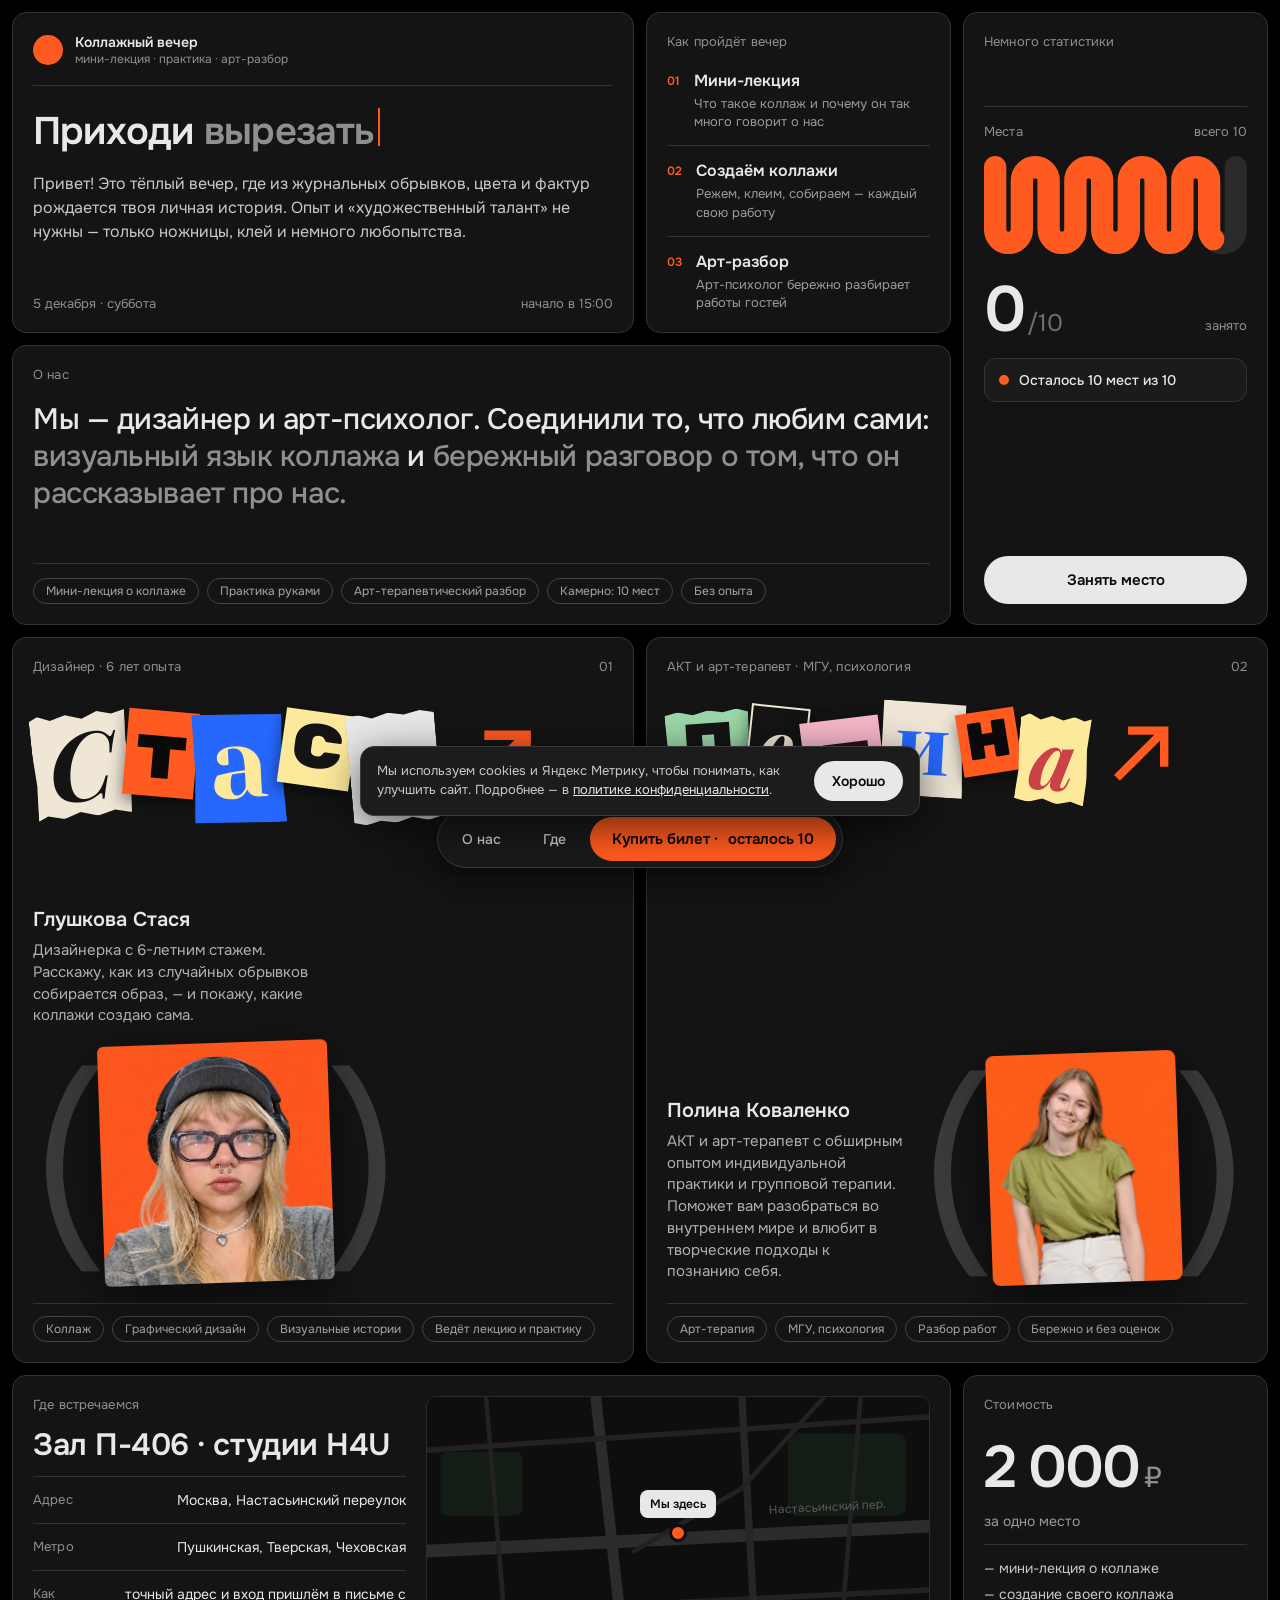
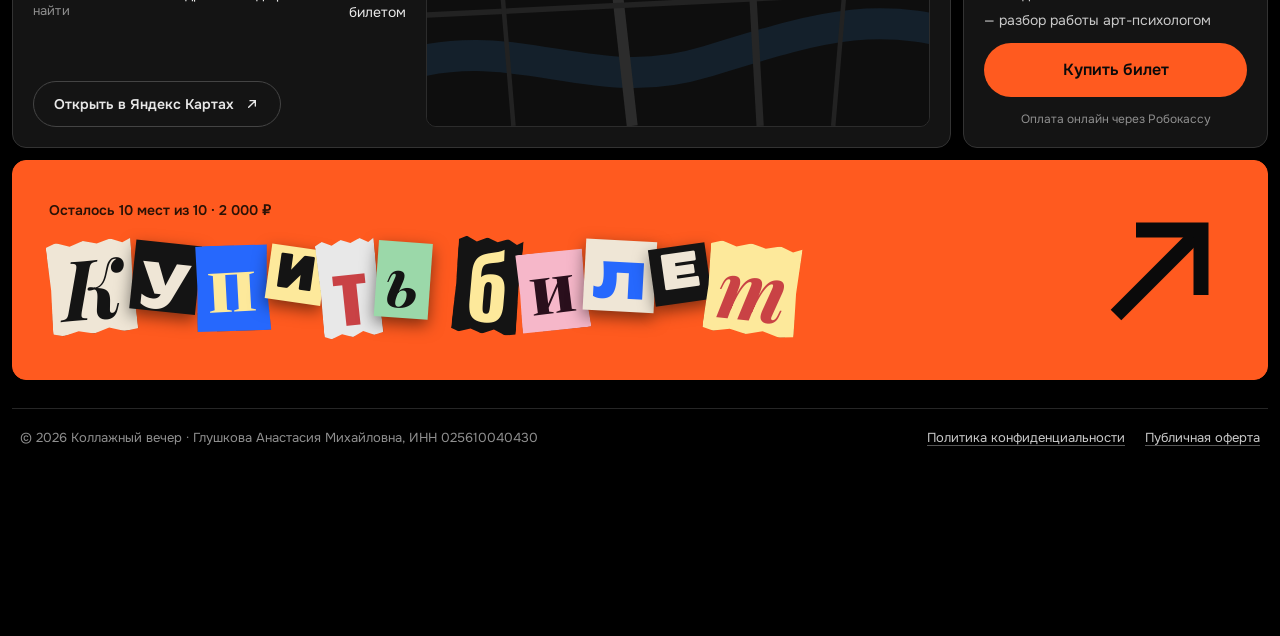
==== index.html @ af82c535 "Место встречи: зал П-406 студий H4U, Настасьинский переулок Номер дома пока не известен — добавим, к" ====
<!doctype html>
<html lang="ru">
<head>
<meta charset="utf-8">
<meta name="viewport" content="width=device-width, initial-scale=1">
<title>Коллажный вечер · 5 декабря · Москва</title>
<meta name="description" content="Мини-лекция о коллаже, создание своего коллажа и бережный арт-разбор работ с арт-психологом. 5 декабря, 15:00, 10 мест.">
<meta property="og:title" content="Коллажный вечер · 5 декабря">
<meta property="og:description" content="Мини-лекция, практика и арт-разбор. Всего 10 мест.">
<meta property="og:image" content="img/collage1.jpg">
<meta name="theme-color" content="#000000">
<link rel="preload" href="fonts/onest-cyrillic-400-normal.woff2" as="font" type="font/woff2" crossorigin>
<link rel="stylesheet" href="css/fonts.css">
<link rel="stylesheet" href="css/styles.css">
<!-- Yandex.Metrika counter -->
<script type="text/javascript">
    (function(m,e,t,r,i,k,a){
        m[i]=m[i]||function(){(m[i].a=m[i].a||[]).push(arguments)};
        m[i].l=1*new Date();
        for (var j = 0; j < document.scripts.length; j++) {if (document.scripts[j].src === r) { return; }}
        k=e.createElement(t),a=e.getElementsByTagName(t)[0],k.async=1,k.src=r,a.parentNode.insertBefore(k,a)
    })(window, document,'script','https://mc.yandex.ru/metrika/tag.js?id=114191021', 'ym');

    ym(114191021, 'init', {ssr:true, webvisor:true, clickmap:true, ecommerce:"dataLayer", referrer: document.referrer, url: location.href, accurateTrackBounce:true, trackLinks:true});
</script>
<noscript><div><img src="https://mc.yandex.ru/watch/114191021" style="position:absolute; left:-9999px;" alt="" /></div></noscript>
<!-- /Yandex.Metrika counter -->
</head>
<body>
<div class="page">
<main class="bento">

<!-- ПРИВЕТСТВИЕ -->
<section class="card s2" style="display:flex;flex-direction:column;gap:18px;min-height:300px">
<div style="display:flex;align-items:center;gap:12px">
<div style="width:30px;height:30px;border-radius:50%;background:var(--accent)"></div>
<div style="display:flex;flex-direction:column">
<span style="font-size:14px;font-weight:600">Коллажный вечер</span>
<span style="font-size:12px;color:var(--muted)">мини-лекция · практика · арт-разбор</span>
</div>
</div>
<hr class="rule">
<h1 style="margin:4px 0 0;font-size:clamp(28px,3vw,40px);font-weight:600;line-height:1.1;letter-spacing:-.02em">Приходи <span id="typed" style="color:var(--muted)">вырезать</span><span class="caret" aria-hidden="true"></span></h1>
<p style="margin:0;font-size:16px;line-height:1.5;color:#c9c9c9;max-width:560px">Привет! Это тёплый вечер, где из журнальных обрывков, цвета и фактур рождается твоя личная история. Опыт и «художественный талант» не нужны — только ножницы, клей и немного любопытства.</p>
<div style="margin-top:auto;display:flex;justify-content:space-between;gap:12px;flex-wrap:wrap;font-size:13px;color:var(--muted)">
<span>5 декабря · суббота</span>
<span>начало в 15:00</span>
</div>
</section>

<!-- ПРОГРАММА -->
<section id="program" class="card" style="display:flex;flex-direction:column;gap:16px">
<h2 class="lbl" style="margin:0;font-weight:400">Как пройдёт вечер</h2>
<div style="display:flex;flex-direction:column;gap:14px;margin-top:4px">
<div style="display:flex;gap:14px;align-items:flex-start"><span class="accent-text" style="font-size:12px;font-weight:600;padding-top:3px">01</span><div style="display:flex;flex-direction:column;gap:4px"><span style="font-size:16px;font-weight:600">Мини-лекция</span><span style="font-size:13px;color:#9a9a9a;line-height:1.4">Что такое коллаж и почему он так много говорит о нас</span></div></div>
<hr class="rule">
<div style="display:flex;gap:14px;align-items:flex-start"><span class="accent-text" style="font-size:12px;font-weight:600;padding-top:3px">02</span><div style="display:flex;flex-direction:column;gap:4px"><span style="font-size:16px;font-weight:600">Создаём коллажи</span><span style="font-size:13px;color:#9a9a9a;line-height:1.4">Режем, клеим, собираем — каждый свою работу</span></div></div>
<hr class="rule">
<div style="display:flex;gap:14px;align-items:flex-start"><span class="accent-text" style="font-size:12px;font-weight:600;padding-top:3px">03</span><div style="display:flex;flex-direction:column;gap:4px"><span style="font-size:16px;font-weight:600">Арт-разбор</span><span style="font-size:13px;color:#9a9a9a;line-height:1.4">Арт-психолог бережно разбирает работы гостей</span></div></div>
</div>
</section>

<!-- МЕСТА -->
<section class="card r2" style="display:flex;flex-direction:column;gap:16px">
<span class="lbl">Немного статистики</span>
<hr class="rule" style="margin-top:40px">
<div style="display:flex;justify-content:space-between;align-items:baseline"><span class="lbl">Места</span><span style="font-size:13px;color:var(--muted)">всего 10</span></div>
<svg id="snake" role="img" aria-label="Занято мест" viewBox="0 0 590 220" preserveAspectRatio="xMidYMid meet" style="width:100%;height:auto;display:block">
<path class="snake-bg" stroke="#2a2a2a" stroke-width="50" stroke-linecap="round" stroke-linejoin="round" fill="none"></path>
<path class="snake-fg" stroke="var(--accent)" stroke-opacity="0" stroke-width="50" stroke-linecap="round" stroke-linejoin="round" fill="none" pathLength="10" stroke-dasharray="0 10"></path>
</svg>
<div style="display:flex;align-items:flex-end;justify-content:space-between;gap:8px;margin-top:8px">
<div style="display:flex;align-items:baseline;gap:4px"><span id="seats-filled" style="font-size:64px;font-weight:600;line-height:1;letter-spacing:-.04em">0</span><span style="font-size:24px;color:#6f6f6f">/10</span></div>
<span style="font-size:13px;color:var(--muted);padding-bottom:8px">занято</span>
</div>
<div style="display:flex;align-items:center;gap:10px;padding:12px 14px;border:1px solid var(--line);border-radius:12px;background:#1b1b1b">
<span class="pulse" style="width:10px;height:10px;border-radius:50%;background:var(--accent);flex:none"></span>
<span data-remaining style="font-size:14px;font-weight:500"></span>
</div>
<button type="button" data-open="buy" data-goal="buy_top" class="btn btn-light" style="margin-top:auto;height:48px;font-size:15px">Занять место</button>
</section>

<!-- О НАС -->
<section id="about" class="card s3" style="display:flex;flex-direction:column;gap:18px;min-height:280px">
<div style="display:flex;justify-content:space-between;align-items:flex-start;gap:16px">
<h2 class="lbl" style="margin:0;font-weight:400">О нас</h2>
</div>
<p style="margin:0;font-size:clamp(22px,2.3vw,32px);line-height:1.25;font-weight:500;letter-spacing:-.015em;max-width:920px">Мы — дизайнер и арт-психолог. Соединили то, что любим сами: <span style="color:var(--muted)">визуальный язык коллажа</span> и <span style="color:var(--muted)">бережный разговор о том, что он рассказывает про нас.</span></p>
<div style="margin-top:auto;display:flex;flex-direction:column;gap:14px">
<hr class="rule">
<div style="display:flex;flex-wrap:wrap;gap:8px"><span class="chip">Мини-лекция о коллаже</span><span class="chip">Практика руками</span><span class="chip">Арт-терапевтический разбор</span><span class="chip">Камерно: 10 мест</span><span class="chip">Без опыта</span></div>
</div>
</section>

<!-- СТАСЯ -->
<section id="stasya" class="card s2" style="display:flex;flex-direction:column;gap:12px;min-height:560px">
<div style="display:flex;justify-content:space-between"><span class="lbl">Дизайнер · 6 лет опыта</span><span class="lbl">01</span></div>
<h2 class="wordmark" style="font-size:clamp(64px,7.4vw,124px);font-weight:400">
<span class="sr-only">Стася</span>
<span aria-hidden="true" class="cut" style="font-family:'Playfair Display',serif;font-style:italic;font-weight:700;background:#efe6d6;color:#141414;padding:.02em .16em .08em;transform:rotate(-6deg) translateY(.04em);clip-path:polygon(0 4%,9% 0,22% 5%,38% 1%,55% 6%,71% 0,86% 4%,100% 1%,98% 30%,100% 62%,97% 100%,80% 96%,62% 100%,44% 95%,27% 100%,10% 96%,0 100%,2% 66%,0 34%)">С</span><span aria-hidden="true" class="cut" style="font-family:Unbounded,sans-serif;font-weight:800;background:var(--accent);color:#0a0a0a;padding:.06em .14em .1em;font-size:.78em;margin-left:-.06em;transform:rotate(5deg) translateY(-.1em)">т</span><span aria-hidden="true" class="cut" style="font-family:'Yeseva One',serif;background:#2668fd;color:#fde99b;padding:.02em .16em .1em;font-size:1.05em;margin-left:-.04em;transform:rotate(-3deg) translateY(.08em);clip-path:polygon(2% 0,100% 3%,97% 48%,100% 100%,0 97%,3% 52%)">а</span><span aria-hidden="true" class="cut" style="font-family:'Rubik Mono One',sans-serif;background:#fde99b;color:#141414;padding:.1em .14em;font-size:.66em;margin-left:-.05em;transform:rotate(8deg) translateY(-.18em)">с</span><span aria-hidden="true" class="cut" style="font-family:Oswald,sans-serif;font-weight:700;background:#e8e8e8;color:#c94245;padding:0 .16em .04em;font-size:1.12em;margin-left:-.03em;transform:rotate(-5deg) translateY(.06em);clip-path:polygon(0 2%,14% 0,30% 4%,48% 0,66% 3%,84% 0,100% 3%,100% 97%,84% 100%,66% 96%,48% 100%,30% 97%,14% 100%,0 97%)">я</span>
<button type="button" class="arrow-btn" data-open="stasya" data-goal="open_stasya" aria-label="Подробнее о Стасе"><svg aria-hidden="true" viewBox="0 0 56 56" fill="none" stroke="var(--accent)" stroke-width="6"><path d="M10 46 L44 12"/><path d="M18 12 H44 V38" stroke-linejoin="miter"/></svg></button>
</h2>
<div style="margin-top:auto;display:flex;flex-wrap:wrap;justify-content:space-between;align-items:flex-end;gap:16px">
<div style="display:flex;flex-direction:column;gap:8px;max-width:300px;flex:1 1 220px"><span style="font-size:20px;font-weight:600">Глушкова Стася</span><span style="font-size:15px;line-height:1.45;color:#b0b0b0">Дизайнерка с 6-летним стажем. Расскажу, как из случайных обрывков собирается образ, — и покажу, какие коллажи создаю сама.</span></div>
<div style="display:flex;align-items:center;gap:6px;flex:none">
<span aria-hidden="true" class="paren">(</span>
<div class="rotator" data-rotator="stasya" style="width:230px;height:240px">
<img src="img/stasya.jpg" alt="Стася" style="--rot:rotate(-2deg);transform:var(--rot);border-radius:6px">
<img src="img/collage1.jpg" alt="Коллаж Стаси: синий лист, дом и чёрные обрывки" loading="lazy" style="--rot:rotate(-3deg);transform:var(--rot)">
<img src="img/collage2.jpg" alt="Коллаж Стаси: цветы и спящее лицо" loading="lazy" style="--rot:rotate(2deg);transform:var(--rot)">
<img src="img/collage3.jpg" alt="Коллаж Стаси: старинное фото на зелёном фоне" loading="lazy" style="--rot:rotate(-2deg);transform:var(--rot)">
<img src="img/collage4.jpg" alt="Коллаж Стаси: Офелия и грибы на красном в горошек" loading="lazy" style="--rot:rotate(3deg);transform:var(--rot)">
</div>
<span aria-hidden="true" class="paren">)</span>
</div>
</div>
<hr class="rule" style="margin-top:8px">
<div style="display:flex;flex-wrap:wrap;gap:8px"><span class="chip">Коллаж</span><span class="chip">Графический дизайн</span><span class="chip">Визуальные истории</span><span class="chip">Ведёт лекцию и практику</span></div>
</section>

<!-- ПОЛИНА -->
<section id="polina" class="card s2" style="display:flex;flex-direction:column;gap:12px;min-height:560px">
<div style="display:flex;justify-content:space-between"><span class="lbl">АКТ и арт-терапевт · МГУ, психология</span><span class="lbl">02</span></div>
<h2 class="wordmark" style="font-size:clamp(56px,6.4vw,108px);font-weight:400">
<span class="sr-only">Полина</span>
<span aria-hidden="true" class="cut" style="font-family:Oswald,sans-serif;font-weight:700;background:#9bd8a9;color:#141414;padding:0 .16em .04em;font-size:1.1em;transform:rotate(-4deg) translateY(.05em);clip-path:polygon(0 3%,16% 0,34% 4%,52% 0,70% 3%,86% 0,100% 4%,98% 50%,100% 97%,82% 100%,64% 96%,46% 100%,28% 97%,10% 100%,0 96%,2% 50%)">П</span><span aria-hidden="true" class="cut" style="font-family:'Playfair Display',serif;font-style:italic;font-weight:700;background:#141414;color:#efe6d6;border:2px solid #efe6d6;padding:.02em .14em .08em;font-size:.82em;margin-left:-.05em;transform:rotate(6deg) translateY(-.12em)">о</span><span aria-hidden="true" class="cut" style="font-family:Unbounded,sans-serif;font-weight:800;background:#f6b7c9;color:#2a0f1c;padding:.06em .14em .1em;font-size:.86em;margin-left:-.04em;transform:rotate(-7deg) translateY(.1em)">л</span><span aria-hidden="true" class="cut" style="font-family:'Yeseva One',serif;background:#efe6d6;color:#2668fd;padding:.02em .16em .1em;font-size:1.04em;margin-left:-.04em;transform:rotate(3deg) translateY(-.04em);clip-path:polygon(3% 0,100% 2%,97% 50%,100% 100%,0 98%,3% 50%)">и</span><span aria-hidden="true" class="cut" style="font-family:'Rubik Mono One',sans-serif;background:var(--accent);color:#0a0a0a;padding:.1em .14em;font-size:.64em;margin-left:-.05em;transform:rotate(-9deg) translateY(-.2em)">н</span><span aria-hidden="true" class="cut" style="font-family:'Playfair Display',serif;font-style:italic;font-weight:700;background:#fde99b;color:#c94245;padding:.02em .16em .08em;font-size:.98em;margin-left:-.03em;transform:rotate(5deg) translateY(.08em);clip-path:polygon(0 5%,12% 0,28% 6%,44% 1%,60% 5%,76% 0,90% 4%,100% 1%,97% 36%,100% 70%,98% 100%,80% 96%,60% 100%,40% 95%,20% 100%,0 97%,3% 64%,0 30%)">а</span>
<button type="button" class="arrow-btn" data-open="polina" data-goal="open_polina" aria-label="Подробнее о Полине"><svg aria-hidden="true" viewBox="0 0 56 56" fill="none" stroke="var(--accent)" stroke-width="6"><path d="M10 46 L44 12"/><path d="M18 12 H44 V38" stroke-linejoin="miter"/></svg></button>
</h2>
<div style="margin-top:auto;display:flex;flex-wrap:wrap;justify-content:space-between;align-items:flex-end;gap:16px">
<div style="display:flex;flex-direction:column;gap:8px;max-width:300px;flex:1 1 220px"><span style="font-size:20px;font-weight:600">Полина Коваленко</span><span style="font-size:15px;line-height:1.45;color:#b0b0b0">АКТ и арт-терапевт с обширным опытом индивидуальной практики и групповой терапии. Поможет вам разобраться во внутреннем мире и влюбит в творческие подходы к познанию себя.</span></div>
<div style="display:flex;align-items:center;gap:6px;flex:none">
<span aria-hidden="true" class="paren">(</span>
<div class="rotator" data-rotator="polina" style="width:190px;height:230px">
<img class="photo" src="img/polina.jpg" alt="Полина" style="--rot:rotate(-2deg);transform:var(--rot)">
<img class="photo" src="img/polina-meet1.jpg" alt="Участники встречи рисуют за общим столом" loading="lazy" style="--rot:rotate(2deg);transform:var(--rot)">
<img class="photo" src="img/polina-meet2.jpg" alt="Участники встречи делают коллаж из журналов на полу" loading="lazy" style="--rot:rotate(-1deg);transform:var(--rot)">
</div>
<span aria-hidden="true" class="paren">)</span>
</div>
</div>
<hr class="rule" style="margin-top:8px">
<div style="display:flex;flex-wrap:wrap;gap:8px"><span class="chip">Арт-терапия</span><span class="chip">МГУ, психология</span><span class="chip">Разбор работ</span><span class="chip">Бережно и без оценок</span></div>
</section>

<!-- МЕСТО -->
<section id="place" class="card s3" style="min-height:340px">
<div class="place-grid">
<div style="display:flex;flex-direction:column;gap:14px">
<h2 class="lbl" style="margin:0;font-weight:400">Где встречаемся</h2>
<span style="font-size:clamp(24px,2.4vw,34px);font-weight:600;line-height:1.15;letter-spacing:-.015em">Зал П-406 · студии H4U</span>
<hr class="rule">
<div style="display:flex;justify-content:space-between;gap:12px"><span class="lbl">Адрес</span><span style="font-size:14px;text-align:right">Москва, Настасьинский переулок</span></div>
<hr class="rule">
<div style="display:flex;justify-content:space-between;gap:12px"><span class="lbl">Метро</span><span style="font-size:14px;text-align:right">Пушкинская, Тверская, Чеховская</span></div>
<hr class="rule">
<div style="display:flex;justify-content:space-between;gap:12px"><span class="lbl">Как найти</span><span style="font-size:14px;text-align:right">точный адрес и вход пришлём в письме с билетом</span></div>
<a data-map-link href="#" target="_blank" rel="noopener" class="btn btn-outline" style="margin-top:auto;height:46px;padding:0 20px;font-size:14px;align-self:flex-start">Открыть в Яндекс Картах <svg aria-hidden="true" width="16" height="16" viewBox="0 0 24 24" fill="none" stroke="currentColor" stroke-width="2" stroke-linecap="round"><path d="M7 17 17 7M9 7h8v8"/></svg></a>
</div>
<div style="position:relative;min-height:280px;border-radius:10px;overflow:hidden;border:1px solid #2c2c2c;background:#0e0e0e">
<svg aria-hidden="true" viewBox="0 0 600 360" preserveAspectRatio="xMidYMid slice" style="position:absolute;inset:0;width:100%;height:100%">
<rect width="600" height="360" fill="#0e0e0e"/>
<path d="M-20 300 C 120 250, 200 330, 330 290 S 520 230, 640 270" stroke="#14202b" stroke-width="34" fill="none"/>
<rect x="420" y="40" width="130" height="90" rx="10" fill="#131c15"/><rect x="40" y="60" width="90" height="70" rx="8" fill="#131c15"/>
<path d="M0 170 L600 140" stroke="#2c2c2c" stroke-width="14"/><path d="M210 0 L250 360" stroke="#2c2c2c" stroke-width="12"/>
<path d="M0 60 L600 20" stroke="#222" stroke-width="6"/><path d="M0 240 L600 210" stroke="#222" stroke-width="6"/>
<path d="M90 0 L120 360" stroke="#222" stroke-width="5"/><path d="M370 0 L390 360" stroke="#262626" stroke-width="8"/>
<path d="M500 0 L470 360" stroke="#222" stroke-width="5"/><path d="M250 170 L370 100 L460 0" stroke="#222" stroke-width="5" fill="none"/>
<text x="400" y="128" fill="#5c5c5c" font-size="13" font-family="Onest, sans-serif" transform="rotate(-3 400 128)">Настасьинский пер.</text>
</svg>
<div style="position:absolute;left:50%;top:44%;transform:translate(-50%,-100%);display:flex;flex-direction:column;align-items:center;gap:6px">
<span style="padding:6px 10px;border-radius:8px;background:#e8e8e8;color:#0a0a0a;font-size:12px;font-weight:600;white-space:nowrap">Мы здесь</span>
<span class="pulse" style="width:18px;height:18px;border-radius:50%;background:var(--accent);border:3px solid #0e0e0e"></span>
</div>
</div>
</div>
</section>

<!-- СТОИМОСТЬ -->
<section id="price" class="card" style="display:flex;flex-direction:column;gap:14px;min-height:340px">
<h2 class="lbl" style="margin:0;font-weight:400">Стоимость</h2>
<div style="display:flex;align-items:baseline;gap:6px;margin-top:12px"><span style="font-size:clamp(48px,4.6vw,68px);font-weight:600;line-height:1;letter-spacing:-.04em">2 000</span><span style="font-size:28px;color:var(--muted)">₽</span></div>
<span style="font-size:14px;color:#9a9a9a">за одно место</span>
<hr class="rule">
<div style="display:flex;flex-direction:column;gap:8px;font-size:14px;color:#c9c9c9"><span>— мини-лекция о коллаже</span><span>— создание своего коллажа</span><span>— разбор работы арт-психологом</span></div>
<button type="button" data-open="buy" data-goal="buy_price" class="btn btn-accent" style="margin-top:auto;height:54px;font-size:16px">Купить билет</button>
<span style="font-size:12px;color:var(--muted);text-align:center">Оплата онлайн через Робокассу</span>
</section>

<!-- БОЛЬШАЯ КНОПКА -->
<button type="button" id="buy" data-open="buy" data-goal="buy_bottom" class="card s4 cta">
<span style="display:flex;flex-direction:column;gap:10px">
<span style="font-size:14px;font-weight:600;color:#2a1206"><span data-remaining></span> · 2 000 ₽</span>
<span class="sr-only">Купить билет</span>
<span aria-hidden="true" style="display:flex;flex-wrap:wrap;align-items:center;column-gap:.32em;row-gap:.12em;font-size:clamp(44px,6.2vw,108px);line-height:1;padding:.08em 0"><span style="display:inline-flex;align-items:center;white-space:nowrap"><span class="cut" style="font-family:'Playfair Display',serif;font-style:italic;font-weight:700;background:#efe6d6;color:#141414;padding:.04em .14em .08em;font-size:1.05em;transform:rotate(-5deg) translateY(.04em);clip-path:polygon(0 4%,12% 0,28% 5%,44% 0,60% 4%,76% 0,90% 5%,100% 1%,98% 50%,100% 98%,84% 100%,66% 95%,48% 100%,30% 96%,12% 100%,0 97%,2% 50%)">К</span><span class="cut" style="font-family:Unbounded,sans-serif;font-weight:800;background:#141414;color:#efe6d6;padding:.04em .14em .08em;font-size:.78em;margin-left:-.04em;transform:rotate(6deg) translateY(-.1em)">у</span><span class="cut" style="font-family:'Yeseva One',serif;background:#2668fd;color:#fde99b;padding:.04em .14em .08em;font-size:.98em;margin-left:-.04em;transform:rotate(-3deg) translateY(.06em);clip-path:polygon(3% 0,100% 2%,97% 50%,100% 100%,0 98%,3% 50%)">п</span><span class="cut" style="font-family:'Rubik Mono One',sans-serif;background:#fde99b;color:#141414;padding:.04em .14em .08em;font-size:.62em;margin-left:-.04em;transform:rotate(8deg) translateY(-.18em)">и</span><span class="cut" style="font-family:Oswald,sans-serif;font-weight:700;background:#e8e8e8;color:#c94245;padding:.04em .14em .08em;font-size:1.1em;margin-left:-.04em;transform:rotate(-6deg) translateY(.05em);clip-path:polygon(0 4%,12% 0,28% 5%,44% 0,60% 4%,76% 0,90% 5%,100% 1%,98% 50%,100% 98%,84% 100%,66% 95%,48% 100%,30% 96%,12% 100%,0 97%,2% 50%)">т</span><span class="cut" style="font-family:'Playfair Display',serif;font-style:italic;font-weight:700;background:#9bd8a9;color:#141414;padding:.04em .14em .08em;font-size:.86em;margin-left:-.04em;transform:rotate(4deg) translateY(-.06em)">ь</span></span><span style="display:inline-flex;align-items:center;white-space:nowrap"><span class="cut" style="font-family:Oswald,sans-serif;font-weight:700;background:#141414;color:#fde99b;padding:.04em .14em .08em;font-size:1.08em;transform:rotate(5deg) translateY(.02em);clip-path:polygon(0 4%,12% 0,28% 5%,44% 0,60% 4%,76% 0,90% 5%,100% 1%,98% 50%,100% 98%,84% 100%,66% 95%,48% 100%,30% 96%,12% 100%,0 97%,2% 50%)">б</span><span class="cut" style="font-family:'Yeseva One',serif;background:#f6b7c9;color:#2a0f1c;padding:.04em .14em .08em;font-size:.9em;margin-left:-.04em;transform:rotate(-7deg) translateY(.1em);clip-path:polygon(3% 0,100% 2%,97% 50%,100% 100%,0 98%,3% 50%)">и</span><span class="cut" style="font-family:Unbounded,sans-serif;font-weight:800;background:#efe6d6;color:#2668fd;padding:.04em .14em .08em;font-size:.8em;margin-left:-.04em;transform:rotate(3deg) translateY(-.12em)">л</span><span class="cut" style="font-family:'Rubik Mono One',sans-serif;background:#141414;color:#efe6d6;padding:.04em .14em .08em;font-size:.64em;margin-left:-.04em;transform:rotate(-8deg) translateY(-.2em)">е</span><span class="cut" style="font-family:'Playfair Display',serif;font-style:italic;font-weight:700;background:#fde99b;color:#c94245;padding:.04em .14em .08em;font-size:1.02em;margin-left:-.04em;transform:rotate(6deg) translateY(.06em);clip-path:polygon(0 4%,12% 0,28% 5%,44% 0,60% 4%,76% 0,90% 5%,100% 1%,98% 50%,100% 98%,84% 100%,66% 95%,48% 100%,30% 96%,12% 100%,0 97%,2% 50%)">т</span></span></span>
</span>
<svg class="cta-arrow" aria-hidden="true" width="140" height="140" viewBox="0 0 56 56" fill="none" stroke="#0a0a0a" stroke-width="6"><path d="M10 46 L44 12"/><path d="M18 12 H44 V38" stroke-linejoin="miter"/></svg>
</button>

</main>

<footer class="site-footer">
<span>© 2026 Коллажный вечер · Глушкова Анастасия Михайловна, ИНН 025610040430</span>
<nav aria-label="Документы"><a href="privacy.html">Политика конфиденциальности</a><a href="oferta.html">Публичная оферта</a></nav>
</footer>

<div style="height:96px"></div>
<nav class="quickbar" aria-label="Быстрая навигация">
<div>
<a href="#about" class="btn">О нас</a>
<a href="#place" class="btn">Где</a>
<button type="button" data-open="buy" data-goal="buy_quickbar" class="btn btn-accent" style="height:44px;padding:0 22px;font-size:15px">Купить билет · <span data-remaining-short></span></button>
</div>
</nav>
</div>

<!-- ============ МОДАЛКИ ============ -->

<!-- О СТАСЕ -->
<div class="overlay" data-modal="stasya" hidden>
<div class="dialog modal-grid pop-in" role="dialog" aria-modal="true" aria-labelledby="about-title">
<div class="modal-side" style="padding:20px;display:flex;flex-direction:column;gap:12px">
<img src="img/stasya.jpg" alt="Стася Глушкова" loading="lazy" style="width:100%;height:360px;object-fit:cover;object-position:50% 30%;border-radius:12px;display:block">
<span class="lbl" style="margin-top:6px">Мои коллажи</span>
<div class="thumbs">
<div class="thumb"><img src="img/collage1.jpg" alt="" loading="lazy"></div>
<div class="thumb"><img src="img/collage2.jpg" alt="" loading="lazy"></div>
<div class="thumb"><img src="img/collage3.jpg" alt="" loading="lazy"></div>
<div class="thumb"><img src="img/collage4.jpg" alt="" loading="lazy"></div>
</div>
</div>
<div class="modal-body">
<div style="display:flex;justify-content:space-between;align-items:center;gap:12px"><span class="lbl">Ведущая · мини-лекция и практика</span><button type="button" class="xbtn" data-close aria-label="Закрыть"><svg aria-hidden="true" width="18" height="18" viewBox="0 0 24 24" fill="none" stroke="currentColor" stroke-width="2" stroke-linecap="round"><path d="M6 6l12 12M18 6L6 18"/></svg></button></div>
<div style="display:flex;flex-direction:column;gap:8px"><h2 id="about-title" style="margin:0;font-size:clamp(28px,3.2vw,40px);font-weight:600;line-height:1.05;letter-spacing:-.02em">Глушкова Стася</h2><span style="font-size:15px;color:#b0b0b0">Дизайнерка · 6 лет в профессии</span></div>
<p style="margin:0;font-size:16px;line-height:1.55;color:#d6d6d6">Коллаж для меня — способ думать руками. Из случайных обрывков журналов, старых фотографий и цветной бумаги собирается образ, который сложно было бы нарисовать или описать словами. Шесть лет я работаю дизайнеркой, а коллажи — моё любимое место, где не нужно быть аккуратной.</p>
<div style="display:flex;flex-direction:column;gap:10px"><span class="h-sm">На вечере я</span>
<div class="steps"><div><b>01</b><span>расскажу, что такое коллаж и почему он так много говорит о нас</span></div><div><b>02</b><span>покажу свои работы и приёмы: рваный край, цветовые пятна, неожиданные сочетания</span></div><div><b>03</b><span>буду рядом во время практики и помогу, если застрянете</span></div></div></div>
<div class="facts"><div><span class="k">Опыт</span><span>6 лет в дизайне</span></div><div><span class="k">Чем занимаюсь</span><span>коллаж, графический дизайн, визуальные истории</span></div></div>
<div style="margin-top:auto;display:flex;flex-wrap:wrap;justify-content:flex-end;gap:10px"><button type="button" class="btn btn-outline" data-close style="height:50px;padding:0 22px;font-size:15px">Закрыть</button><button type="button" class="btn btn-accent" data-open="buy" style="height:50px;padding:0 24px;font-size:15px">Купить билет</button></div>
</div>
</div>
</div>

<!-- О ПОЛИНЕ -->
<div class="overlay" data-modal="polina" hidden>
<div class="dialog modal-grid pop-in" role="dialog" aria-modal="true" aria-labelledby="aboutp-title">
<div class="modal-side" style="padding:20px;display:flex;flex-direction:column;gap:12px">
<img src="img/polina.jpg" alt="Полина" loading="lazy" style="width:100%;height:360px;object-fit:cover;object-position:50% 25%;border-radius:12px;display:block">
<span class="lbl" style="margin-top:6px">С наших встреч</span>
<div class="thumbs"><img src="img/polina-meet1.jpg" alt="Участники встречи за общим столом" loading="lazy" class="thumb-photo"><img src="img/polina-meet2.jpg" alt="Участники встречи делают коллаж" loading="lazy" class="thumb-photo"></div>
</div>
<div class="modal-body">
<div style="display:flex;justify-content:space-between;align-items:center;gap:12px"><span class="lbl">Ведущая · арт-разбор работ</span><button type="button" class="xbtn" data-close aria-label="Закрыть"><svg aria-hidden="true" width="18" height="18" viewBox="0 0 24 24" fill="none" stroke="currentColor" stroke-width="2" stroke-linecap="round"><path d="M6 6l12 12M18 6L6 18"/></svg></button></div>
<div style="display:flex;flex-direction:column;gap:8px"><h2 id="aboutp-title" style="margin:0;font-size:clamp(28px,3.2vw,40px);font-weight:600;line-height:1.05;letter-spacing:-.02em">Полина Коваленко</h2><span style="font-size:15px;color:#b0b0b0">АКТ и арт-терапевт · МГУ, психология</span></div>
<p style="margin:0;font-size:16px;line-height:1.55;color:#d6d6d6">Для меня коллаж — это способ выразить то, что не всегда получается произнести вслух. Он позволяет даже без художественных навыков создать что-то прекрасное, одновременно глубокое и терапевтичное. Мне важно бережно провести вас в мир арт-терапии, чтобы вы могли ближе познакомиться с собой!</p>
<div style="display:flex;flex-direction:column;gap:10px"><span class="h-sm">На вечере я</span>
<div class="steps"><div><b>01</b><span>расскажу, как можно соединить творчество и психологию</span></div><div><b>02</b><span>помогу создать и изучить терапевтический коллаж</span></div><div><b>03</b><span>отвечу на вопросы про арт-терапию и то, как вы можете применять её в своей жизни</span></div></div></div>
<div class="facts"><div><span class="k">Образование</span><span>МГУ, специальность «Психология»</span></div><div><span class="k">Опыт</span><span>4 года</span></div></div>
<div style="margin-top:auto;display:flex;flex-wrap:wrap;justify-content:flex-end;gap:10px"><button type="button" class="btn btn-outline" data-close style="height:50px;padding:0 22px;font-size:15px">Закрыть</button><button type="button" class="btn btn-accent" data-open="buy" style="height:50px;padding:0 24px;font-size:15px">Купить билет</button></div>
</div>
</div>
</div>

<!-- ОКНО ПОКУПКИ -->
<div class="overlay" data-modal="buy" hidden>
<div class="dialog modal-grid pop-in" role="dialog" aria-modal="true" aria-labelledby="buy-title">
<div class="modal-side" style="padding:24px;display:flex;flex-direction:column;gap:16px;background:#101010">
<span class="lbl">Ваш билет</span>
<div class="rotator" data-rotator="collages" style="height:210px;border-radius:12px;background:#181818;border:1px solid #262626">
<img src="img/collage1.jpg" alt="" style="inset:16px;width:calc(100% - 32px);height:calc(100% - 32px);--rot:rotate(-3deg);transform:var(--rot)">
<img src="img/collage2.jpg" alt="" loading="lazy" style="inset:16px;width:calc(100% - 32px);height:calc(100% - 32px);--rot:rotate(2deg);transform:var(--rot)">
<img src="img/collage3.jpg" alt="" loading="lazy" style="inset:16px;width:calc(100% - 32px);height:calc(100% - 32px);--rot:rotate(-2deg);transform:var(--rot)">
<img src="img/collage4.jpg" alt="" loading="lazy" style="inset:16px;width:calc(100% - 32px);height:calc(100% - 32px);--rot:rotate(3deg);transform:var(--rot)">
</div>
<span style="font-size:22px;font-weight:600;letter-spacing:-.01em">Коллажный вечер</span>
<div style="display:flex;flex-direction:column;gap:10px;font-size:14px">
<div style="display:flex;justify-content:space-between;gap:12px"><span class="lbl">Когда</span><span style="text-align:right">5 декабря, сб · 15:00</span></div>
<div style="display:flex;justify-content:space-between;gap:12px"><span class="lbl">Где</span><span style="text-align:right">Зал П-406, Настасьинский пер.</span></div>
</div>
<hr class="rule">
<div style="display:flex;justify-content:space-between;align-items:center;gap:12px">
<span class="flabel" id="qty-label">Количество мест</span>
<div style="display:flex;align-items:center;gap:12px" role="group" aria-labelledby="qty-label">
<button type="button" class="step" data-qty="-1" aria-label="Меньше">−</button>
<span id="qty" aria-live="polite" style="min-width:20px;text-align:center;font-size:18px;font-weight:600">1</span>
<button type="button" class="step" data-qty="1" aria-label="Больше">+</button>
</div>
</div>
<div style="margin-top:auto;display:flex;justify-content:space-between;align-items:baseline;gap:12px"><span class="flabel">Итого</span><span data-total style="font-size:32px;font-weight:600;letter-spacing:-.03em">2 000 ₽</span></div>
<span data-remaining style="font-size:12px;color:var(--muted)"></span>
</div>
<form id="buy-form" novalidate style="padding:24px;display:flex;flex-direction:column;gap:16px">
<div style="display:flex;justify-content:space-between;align-items:center;gap:12px"><h2 id="buy-title" style="margin:0;font-size:22px;font-weight:600;letter-spacing:-.01em">Оформление билета</h2><button type="button" class="xbtn" data-close aria-label="Закрыть"><svg aria-hidden="true" width="18" height="18" viewBox="0 0 24 24" fill="none" stroke="currentColor" stroke-width="2" stroke-linecap="round"><path d="M6 6l12 12M18 6L6 18"/></svg></button></div>
<div style="display:flex;flex-direction:column;gap:6px">
<label for="f-name" class="flabel">Имя и фамилия</label>
<input id="f-name" name="name" class="field ym-disable-keys" type="text" autocomplete="name" placeholder="Анна Иванова" aria-describedby="e-name">
<span id="e-name" class="ferr" hidden>Напишите, как к вам обращаться</span>
</div>
<div style="display:flex;flex-direction:column;gap:6px">
<label for="f-email" class="flabel">Почта — пришлём билет и чек</label>
<input id="f-email" name="email" class="field ym-disable-keys" type="email" autocomplete="email" placeholder="anna@mail.ru" aria-describedby="e-email">
<span id="e-email" class="ferr" hidden>Проверьте почту — в ней должен быть знак @</span>
</div>
<div style="display:flex;flex-direction:column;gap:6px">
<label for="f-phone" class="flabel">Телефон</label>
<input id="f-phone" name="phone" class="field ym-disable-keys" type="tel" autocomplete="tel" inputmode="tel" placeholder="+7 900 000-00-00" aria-describedby="e-phone">
<span id="e-phone" class="ferr" hidden>Нужен номер из 10–11 цифр</span>
</div>
<div style="display:flex;flex-direction:column;gap:8px">
<span id="pm-label" class="flabel">Способ оплаты</span>
<div role="group" aria-labelledby="pm-label" style="display:grid;grid-template-columns:repeat(2,minmax(0,1fr));gap:8px">
<button type="button" class="pm" data-method="card" aria-pressed="true"><span class="ic"><svg aria-hidden="true" width="20" height="20" viewBox="0 0 24 24" fill="none" stroke="currentColor" stroke-width="1.8" stroke-linecap="round"><rect x="3" y="5.5" width="18" height="13" rx="2.5"/><path d="M3 10h18M7 15h4"/></svg></span><span style="display:flex;flex-direction:column;gap:2px;min-width:0"><span style="font-size:14px;font-weight:600">Картой</span><span style="font-size:12px;color:var(--muted);line-height:1.3">Любая карта российского банка</span></span></button>
<button type="button" class="pm" data-method="sbp" aria-pressed="false"><span class="ic"><svg aria-hidden="true" width="20" height="20" viewBox="0 0 24 24" fill="none" stroke="currentColor" stroke-width="1.8" stroke-linecap="round"><rect x="3.5" y="3.5" width="6.5" height="6.5" rx="1"/><rect x="14" y="3.5" width="6.5" height="6.5" rx="1"/><rect x="3.5" y="14" width="6.5" height="6.5" rx="1"/><path d="M14 14h2.5v2.5H14zM18 18h2.5v2.5H18zM14 20.5h2M20.5 14v2"/></svg></span><span style="display:flex;flex-direction:column;gap:2px;min-width:0"><span style="font-size:14px;font-weight:600">СБП</span><span style="font-size:12px;color:var(--muted);line-height:1.3">QR-код или приложение банка</span></span></button>
<button type="button" class="pm" data-method="tpay" aria-pressed="false"><span class="ic"><svg aria-hidden="true" width="20" height="20" viewBox="0 0 24 24" fill="none" stroke="currentColor" stroke-width="1.8" stroke-linecap="round" stroke-linejoin="round"><rect x="7" y="2.5" width="10" height="19" rx="2.5"/><path d="M11 18.5h2"/></svg></span><span style="display:flex;flex-direction:column;gap:2px;min-width:0"><span style="font-size:14px;font-weight:600">T-Pay</span><span style="font-size:12px;color:var(--muted);line-height:1.3">В приложении Т-Банка</span></span></button>
<button type="button" class="pm" data-method="sberpay" aria-pressed="false"><span class="ic"><svg aria-hidden="true" width="20" height="20" viewBox="0 0 24 24" fill="none" stroke="currentColor" stroke-width="1.8" stroke-linecap="round" stroke-linejoin="round"><rect x="7" y="2.5" width="10" height="19" rx="2.5"/><path d="M11 18.5h2"/></svg></span><span style="display:flex;flex-direction:column;gap:2px;min-width:0"><span style="font-size:14px;font-weight:600">SberPay</span><span style="font-size:12px;color:var(--muted);line-height:1.3">В приложении СберБанка</span></span></button>
</div>
</div>
<label style="display:flex;gap:10px;align-items:flex-start;font-size:13px;color:#b0b0b0;line-height:1.4;cursor:pointer">
<input id="f-consent" type="checkbox" style="width:18px;height:18px;margin:1px 0 0;accent-color:var(--accent);flex:none" aria-describedby="e-consent">
<span>Согласен(на) на обработку персональных данных в соответствии с <a href="privacy.html" target="_blank" rel="noopener">политикой конфиденциальности</a> и с условиями <a href="oferta.html" target="_blank" rel="noopener">публичной оферты</a></span>
</label>
<span id="e-consent" class="ferr" hidden style="margin-top:-8px">Без согласия не получится оформить билет</span>
<button type="submit" class="btn btn-accent" style="height:56px;font-size:16px;margin-top:4px">Оплатить <span data-total>2 000 ₽</span></button>
<span style="font-size:12px;color:var(--muted);text-align:center;line-height:1.4">Оплата проходит на защищённой странице Робокассы. Чек придёт на почту автоматически.</span>
</form>
</div>
</div>

<!-- ПЕРЕХОД К ОПЛАТЕ -->
<div class="overlay center" data-modal="paying" hidden>
<div class="pop-in" role="status" style="display:flex;flex-direction:column;align-items:center;gap:16px;padding:32px 40px;background:var(--card);border:1px solid var(--line);border-radius:16px;text-align:center">
<span class="spin"></span>
<span style="font-size:17px;font-weight:600">Переходим к оплате</span>
<span style="font-size:13px;color:var(--muted)">Открываем страницу Робокассы · <span data-method-title>Картой</span></span>
<span data-demo-note hidden style="font-size:12px;color:#ffb199;max-width:280px">Демо-режим: Робокасса ещё не подключена, деньги не списываются.</span>
</div>
</div>

<!-- ПОСЛЕ ОПЛАТЫ -->
<div class="overlay" data-modal="success" hidden>
<div class="dialog modal-grid pop-in" role="dialog" aria-modal="true" aria-labelledby="ok-title">
<div class="modal-side">
<div class="rotator" data-rotator="collages" style="height:460px">
<img src="img/collage1.jpg" alt="" style="inset:44px;width:calc(100% - 88px);height:calc(100% - 88px);--rot:rotate(-3deg);transform:var(--rot)">
<img src="img/collage2.jpg" alt="" loading="lazy" style="inset:44px;width:calc(100% - 88px);height:calc(100% - 88px);--rot:rotate(2deg);transform:var(--rot)">
<img src="img/collage3.jpg" alt="" loading="lazy" style="inset:44px;width:calc(100% - 88px);height:calc(100% - 88px);--rot:rotate(-2deg);transform:var(--rot)">
<img src="img/collage4.jpg" alt="" loading="lazy" style="inset:44px;width:calc(100% - 88px);height:calc(100% - 88px);--rot:rotate(3deg);transform:var(--rot)">
</div>
</div>
<div class="modal-body">
<div style="display:flex;justify-content:space-between;align-items:center;gap:12px">
<span style="display:inline-flex;align-items:center;gap:8px;height:32px;padding:0 12px;border-radius:999px;background:var(--accent);color:#0a0a0a;font-size:13px;font-weight:600"><svg aria-hidden="true" width="16" height="16" viewBox="0 0 24 24" fill="none" stroke="currentColor" stroke-width="2.5" stroke-linecap="round" stroke-linejoin="round"><path d="M5 12.5l4.5 4.5L19 7.5"/></svg>Оплата прошла</span>
<button type="button" class="xbtn" data-close aria-label="Закрыть"><svg aria-hidden="true" width="18" height="18" viewBox="0 0 24 24" fill="none" stroke="currentColor" stroke-width="2" stroke-linecap="round"><path d="M6 6l12 12M18 6L6 18"/></svg></button>
</div>
<div style="display:flex;flex-direction:column;gap:10px">
<h2 id="ok-title" style="margin:0;font-size:clamp(26px,3vw,36px);font-weight:600;line-height:1.1;letter-spacing:-.02em">Ура, вы идёте на коллажный вечер!</h2>
<p data-ok-line style="margin:0;font-size:15px;line-height:1.5;color:#b0b0b0">Билет и чек мы отправили на вашу почту. Ждём вас — ножницы и клей уже на столе.</p>
</div>
<div class="facts">
<div><span class="k" style="width:84px">Когда</span><span>5 декабря, суббота · начало в 15:00</span></div>
<div><span class="k" style="width:84px">Где</span><a data-map-link href="#" target="_blank" rel="noopener">Зал П-406 · студии H4U, Москва, Настасьинский переулок (м. Пушкинская)</a></div>
<div data-tickets-row><span class="k" style="width:84px">Билеты</span><span data-tickets></span></div>
</div>
<div style="display:flex;flex-wrap:wrap;gap:8px">
<button type="button" class="ghost" data-calendar><svg aria-hidden="true" width="16" height="16" viewBox="0 0 24 24" fill="none" stroke="currentColor" stroke-width="1.8" stroke-linecap="round"><rect x="3.5" y="5" width="17" height="15" rx="2.5"/><path d="M3.5 10h17M8 3v4M16 3v4M12 13v4M10 15h4"/></svg>Добавить в календарь</button>
<button type="button" class="ghost" data-share><svg aria-hidden="true" width="16" height="16" viewBox="0 0 24 24" fill="none" stroke="currentColor" stroke-width="1.8" stroke-linecap="round" stroke-linejoin="round"><path d="M12 15V3.5M7.5 8 12 3.5 16.5 8M5 13v6.5h14V13"/></svg>Позвать подругу</button>
</div>
<hr class="rule">
<div style="display:flex;flex-direction:column;gap:10px"><span class="h-sm">Как пройдёт вечер</span>
<div class="steps"><div><b>01</b><span>Знакомимся и слушаем мини-лекцию Стаси: что такое коллаж и почему он так много говорит о нас</span></div><div><b>02</b><span>Режем, рвём, клеим — каждый собирает свой коллаж. Подскажем, если застрянете</span></div><div><b>03</b><span>Полина бережно разбирает работы: что за образами, цветами и формами — без оценок «красиво/некрасиво»</span></div></div></div>
<div style="display:flex;flex-direction:column;gap:8px"><span class="h-sm">Что взять с собой</span><span class="txt">Ничего обязательного: журналы, бумага, ножницы, клей и чай — на нас. Если хочется, возьмите свои картинки, открытки, билеты или фото, которые просятся в коллаж.</span></div>
<div style="display:flex;flex-direction:column;gap:8px"><span class="h-sm">Когда приходить</span><span class="txt">Лучше за 10–15 минут до начала, чтобы спокойно раздеться, налить чай и выбрать место за столом. Накануне пришлём напоминание на почту.</span></div>
<div style="display:flex;flex-direction:column;gap:8px"><span class="h-sm">Остались вопросы?</span><span class="txt">Пишите в Telegram <a href="https://t.me/stasya_dsgn" target="_blank" rel="noopener">@stasya_dsgn</a> — ответим в течение дня.</span></div>
<div style="margin-top:4px;display:flex;justify-content:flex-end"><button type="button" class="btn btn-light" data-close style="height:50px;padding:0 24px;font-size:15px">Вернуться на сайт <svg aria-hidden="true" width="16" height="16" viewBox="0 0 24 24" fill="none" stroke="currentColor" stroke-width="2" stroke-linecap="round"><path d="M5 12h14M13 6l6 6-6 6"/></svg></button></div>
</div>
</div>
</div>


<div class="cookie" data-cookie hidden role="region" aria-label="Cookies">
<span>Мы используем cookies и Яндекс Метрику, чтобы понимать, как улучшить сайт. Подробнее — в <a href="privacy.html">политике конфиденциальности</a>.</span>
<button type="button" class="btn btn-light" data-cookie-ok style="height:40px;padding:0 18px;font-size:14px;flex:none">Хорошо</button>
</div>
<script src="js/config.js"></script>
<script src="js/app.js"></script>
</body>
</html>
---- css/fonts.css ----
/* Шрифты лежат на нашем хостинге (без Google Fonts — см. 152-ФЗ). Лицензия SIL OFL 1.1 */
@font-face{font-family:'Onest';font-style:normal;font-display:swap;font-weight:400;src:url(../fonts/onest-cyrillic-400-normal.woff2) format('woff2');unicode-range:U+0301,U+0400-045F,U+0490-0491,U+04B0-04B1,U+2116}
@font-face{font-family:'Onest';font-style:normal;font-display:swap;font-weight:400;src:url(../fonts/onest-latin-400-normal.woff2) format('woff2');unicode-range:U+0000-00FF,U+0131,U+0152-0153,U+02BB-02BC,U+02C6,U+02DA,U+02DC,U+0304,U+0308,U+0329,U+2000-206F,U+20AC,U+2122,U+2191,U+2193,U+2212,U+2215,U+FEFF,U+FFFD}
@font-face{font-family:'Onest';font-style:normal;font-display:swap;font-weight:500;src:url(../fonts/onest-cyrillic-500-normal.woff2) format('woff2');unicode-range:U+0301,U+0400-045F,U+0490-0491,U+04B0-04B1,U+2116}
@font-face{font-family:'Onest';font-style:normal;font-display:swap;font-weight:500;src:url(../fonts/onest-latin-500-normal.woff2) format('woff2');unicode-range:U+0000-00FF,U+0131,U+0152-0153,U+02BB-02BC,U+02C6,U+02DA,U+02DC,U+0304,U+0308,U+0329,U+2000-206F,U+20AC,U+2122,U+2191,U+2193,U+2212,U+2215,U+FEFF,U+FFFD}
@font-face{font-family:'Onest';font-style:normal;font-display:swap;font-weight:600;src:url(../fonts/onest-cyrillic-600-normal.woff2) format('woff2');unicode-range:U+0301,U+0400-045F,U+0490-0491,U+04B0-04B1,U+2116}
@font-face{font-family:'Onest';font-style:normal;font-display:swap;font-weight:600;src:url(../fonts/onest-latin-600-normal.woff2) format('woff2');unicode-range:U+0000-00FF,U+0131,U+0152-0153,U+02BB-02BC,U+02C6,U+02DA,U+02DC,U+0304,U+0308,U+0329,U+2000-206F,U+20AC,U+2122,U+2191,U+2193,U+2212,U+2215,U+FEFF,U+FFFD}
@font-face{font-family:'Onest';font-style:normal;font-display:swap;font-weight:700;src:url(../fonts/onest-cyrillic-700-normal.woff2) format('woff2');unicode-range:U+0301,U+0400-045F,U+0490-0491,U+04B0-04B1,U+2116}
@font-face{font-family:'Onest';font-style:normal;font-display:swap;font-weight:700;src:url(../fonts/onest-latin-700-normal.woff2) format('woff2');unicode-range:U+0000-00FF,U+0131,U+0152-0153,U+02BB-02BC,U+02C6,U+02DA,U+02DC,U+0304,U+0308,U+0329,U+2000-206F,U+20AC,U+2122,U+2191,U+2193,U+2212,U+2215,U+FEFF,U+FFFD}
@font-face{font-family:'Unbounded';font-style:normal;font-display:swap;font-weight:800;src:url(../fonts/unbounded-cyrillic-800-normal.woff2) format('woff2');unicode-range:U+0301,U+0400-045F,U+0490-0491,U+04B0-04B1,U+2116}
@font-face{font-family:'Unbounded';font-style:normal;font-display:swap;font-weight:800;src:url(../fonts/unbounded-latin-800-normal.woff2) format('woff2');unicode-range:U+0000-00FF,U+0131,U+0152-0153,U+02BB-02BC,U+02C6,U+02DA,U+02DC,U+0304,U+0308,U+0329,U+2000-206F,U+20AC,U+2122,U+2191,U+2193,U+2212,U+2215,U+FEFF,U+FFFD}
@font-face{font-family:'Yeseva One';font-style:normal;font-display:swap;font-weight:400;src:url(../fonts/yeseva-one-cyrillic-400-normal.woff2) format('woff2');unicode-range:U+0301,U+0400-045F,U+0490-0491,U+04B0-04B1,U+2116}
@font-face{font-family:'Yeseva One';font-style:normal;font-display:swap;font-weight:400;src:url(../fonts/yeseva-one-latin-400-normal.woff2) format('woff2');unicode-range:U+0000-00FF,U+0131,U+0152-0153,U+02BB-02BC,U+02C6,U+02DA,U+02DC,U+0304,U+0308,U+0329,U+2000-206F,U+20AC,U+2122,U+2191,U+2193,U+2212,U+2215,U+FEFF,U+FFFD}
@font-face{font-family:'Playfair Display';font-style:italic;font-display:swap;font-weight:700;src:url(../fonts/playfair-display-cyrillic-700-italic.woff2) format('woff2');unicode-range:U+0301,U+0400-045F,U+0490-0491,U+04B0-04B1,U+2116}
@font-face{font-family:'Playfair Display';font-style:italic;font-display:swap;font-weight:700;src:url(../fonts/playfair-display-latin-700-italic.woff2) format('woff2');unicode-range:U+0000-00FF,U+0131,U+0152-0153,U+02BB-02BC,U+02C6,U+02DA,U+02DC,U+0304,U+0308,U+0329,U+2000-206F,U+20AC,U+2122,U+2191,U+2193,U+2212,U+2215,U+FEFF,U+FFFD}
@font-face{font-family:'Rubik Mono One';font-style:normal;font-display:swap;font-weight:400;src:url(../fonts/rubik-mono-one-cyrillic-400-normal.woff2) format('woff2');unicode-range:U+0301,U+0400-045F,U+0490-0491,U+04B0-04B1,U+2116}
@font-face{font-family:'Rubik Mono One';font-style:normal;font-display:swap;font-weight:400;src:url(../fonts/rubik-mono-one-latin-400-normal.woff2) format('woff2');unicode-range:U+0000-00FF,U+0131,U+0152-0153,U+02BB-02BC,U+02C6,U+02DA,U+02DC,U+0304,U+0308,U+0329,U+2000-206F,U+20AC,U+2122,U+2191,U+2193,U+2212,U+2215,U+FEFF,U+FFFD}
@font-face{font-family:'Oswald';font-style:normal;font-display:swap;font-weight:700;src:url(../fonts/oswald-cyrillic-700-normal.woff2) format('woff2');unicode-range:U+0301,U+0400-045F,U+0490-0491,U+04B0-04B1,U+2116}
@font-face{font-family:'Oswald';font-style:normal;font-display:swap;font-weight:700;src:url(../fonts/oswald-latin-700-normal.woff2) format('woff2');unicode-range:U+0000-00FF,U+0131,U+0152-0153,U+02BB-02BC,U+02C6,U+02DA,U+02DC,U+0304,U+0308,U+0329,U+2000-206F,U+20AC,U+2122,U+2191,U+2193,U+2212,U+2215,U+FEFF,U+FFFD}
---- css/styles.css ----
:root{--accent:#ff5a1f;--bg:#000;--card:#141414;--line:#333;--text:#e8e8e8;--muted:#8f8f8f}
*,*::before,*::after{box-sizing:border-box}
html{scroll-behavior:smooth}
body{margin:0;background:var(--bg);color:var(--text);font-family:Onest,-apple-system,'Segoe UI',Roboto,sans-serif;-webkit-font-smoothing:antialiased}
body.locked{overflow:hidden}
a{color:var(--text)}a:hover{color:#fff}
[hidden]{display:none!important}
.sr-only{position:absolute;width:1px;height:1px;overflow:hidden;clip:rect(0 0 0 0);white-space:nowrap}

.page{min-height:100vh;padding:12px 12px 0}
.bento{display:grid;grid-template-columns:repeat(4,minmax(0,1fr));gap:12px;max-width:1400px;margin:0 auto}
.s2{grid-column:span 2}.s3{grid-column:span 3}.s4{grid-column:span 4}.r2{grid-row:span 2}
.card{background:var(--card);border:1px solid var(--line);border-radius:14px;padding:20px;position:relative;overflow:hidden;box-shadow:0 1px 1px rgba(0,0,0,.07),0 6px 20px -3px rgba(0,0,0,.05);transition:border-color .3s}
.card:hover{border-color:#4a4a4a}
.lbl{font-size:13px;color:var(--muted);letter-spacing:.01em}
.chip{display:inline-flex;align-items:center;height:26px;padding:0 12px;border:1px solid #444;border-radius:999px;font-size:12px;color:#a6a6a6;white-space:nowrap}
.rule{height:1px;background:var(--line);border:0;margin:0}
.accent-text{color:var(--accent)}

/* вырезанные буквы */
.cut{display:inline-block;box-shadow:0 6px 16px rgba(0,0,0,.5);transition:transform .35s cubic-bezier(.2,.9,.3,1.3)}
.cut:hover{transform:rotate(0deg) scale(1.06)!important}
.wordmark{display:flex;align-items:center;flex-wrap:wrap;margin-top:18px;line-height:1}

.caret{display:inline-block;width:2px;height:1em;margin-left:3px;vertical-align:-2px;background:var(--accent);animation:blink 1s steps(1) infinite}
.pop{animation:pop .6s cubic-bezier(.2,.9,.3,1.2)}
.pulse{animation:pulse 1.8s ease-out infinite}

.btn{display:inline-flex;align-items:center;justify-content:center;gap:10px;text-decoration:none;font-weight:600;border-radius:999px;transition:transform .2s,filter .2s;border:0;cursor:pointer;font-family:inherit}
.btn:hover{transform:translateY(-1px);filter:brightness(1.08)}
.btn-accent{background:var(--accent);color:#0a0a0a}
.btn-light{background:#e8e8e8;color:#0a0a0a}
.btn-outline{background:transparent;border:1px solid #444;color:var(--text)}
.btn:focus-visible,.pm:focus-visible,.step:focus-visible,.xbtn:focus-visible,.ghost:focus-visible,.cta:focus-visible{outline:2px solid #fff;outline-offset:3px}

.cta{font:inherit;text-align:left;cursor:pointer;width:100%;display:flex;flex-wrap:wrap;align-items:center;justify-content:space-between;gap:24px;padding:32px 36px;background:var(--accent);border-color:var(--accent);color:#0a0a0a;min-height:220px}
.cta:hover .cta-arrow{transform:translate(6px,-6px)}
.cta-arrow{transition:transform .3s;flex:none}

.arrow-btn{font-size:inherit;width:1em;height:.95em;min-width:56px;min-height:56px;margin-left:.16em;padding:0;border:0;background:transparent;cursor:pointer;display:inline-flex;align-items:center;justify-content:center;flex:none;align-self:center}
.arrow-btn svg{width:100%;height:100%;transition:transform .3s}
.arrow-btn:hover svg{transform:translate(6px,-6px)}
.arrow-btn:focus-visible{outline:2px solid var(--text);outline-offset:4px;border-radius:6px}

.paren{font-size:200px;line-height:.8;font-weight:300;color:#3a3a3a}
.rotator{position:relative}
.rotator > *{position:absolute;inset:0}
.rotator img{width:100%;height:100%;object-fit:contain;filter:drop-shadow(0 12px 24px rgba(0,0,0,.55))}

.place-grid{display:grid;grid-template-columns:minmax(0,1fr) minmax(0,1.35fr);gap:20px;height:100%}

/* модалки */
.overlay{position:fixed;inset:0;z-index:50;background:rgba(0,0,0,.68);backdrop-filter:blur(10px);-webkit-backdrop-filter:blur(10px);display:flex;align-items:flex-start;justify-content:center;overflow-y:auto;padding:40px 12px}
.overlay.center{align-items:center}
.dialog{width:100%;max-width:940px;margin:auto;background:var(--card);border:1px solid var(--line);border-radius:16px;overflow:hidden;box-shadow:0 30px 80px rgba(0,0,0,.6)}
.modal-grid{display:grid;grid-template-columns:minmax(0,.9fr) minmax(0,1.1fr)}
.modal-side{background:#0e0e0e;border-right:1px solid #262626}
.modal-body{padding:28px;display:flex;flex-direction:column;gap:20px}
.pop-in{animation:popin .35s cubic-bezier(.2,.9,.3,1.1)}
.xbtn{width:44px;height:44px;border-radius:50%;border:1px solid #3a3a3a;background:transparent;color:var(--text);cursor:pointer;display:inline-flex;align-items:center;justify-content:center;flex:none}
.thumbs{display:grid;grid-template-columns:repeat(2,minmax(0,1fr));gap:10px}
.facts{display:flex;flex-direction:column;border:1px solid #2c2c2c;border-radius:12px;background:#101010}
.facts > div{display:flex;gap:12px;padding:14px;font-size:14px}
.facts > div + div{border-top:1px solid #2c2c2c}
.facts .k{width:110px;flex:none;color:var(--muted)}
.steps{display:flex;flex-direction:column;gap:8px;font-size:14px;line-height:1.45;color:#c9c9c9}
.steps > div{display:flex;gap:12px}
.steps b{color:var(--accent);font-weight:600;flex:none}
.h-sm{font-size:16px;font-weight:600}
.txt{font-size:14px;line-height:1.5;color:#c9c9c9}

/* форма */
.field{height:48px;width:100%;padding:0 14px;background:#0e0e0e;border:1px solid var(--line);border-radius:10px;color:var(--text);font:inherit;font-size:15px;outline:none;transition:border-color .2s}
.field::placeholder{color:#6b6b6b}
.field:focus{border-color:#8f8f8f}
.field.err{border-color:#ff6b4a}
.flabel{font-size:13px;color:#a6a6a6}
.ferr{font-size:12px;color:#ff8a70}
.pm{display:flex;align-items:center;gap:12px;padding:12px;min-height:64px;border-radius:12px;border:1px solid var(--line);background:#0e0e0e;color:var(--text);font:inherit;text-align:left;cursor:pointer;transition:border-color .2s,background .2s}
.pm:hover{border-color:#5a5a5a}
.pm[aria-pressed=true]{background:#1d1d1d;border-color:var(--accent)}
.pm .ic{width:36px;height:36px;border-radius:10px;background:#1f1f1f;display:inline-flex;align-items:center;justify-content:center;flex:none}
.pm[aria-pressed=true] .ic{background:var(--accent);color:#0a0a0a}
.step{width:40px;height:40px;border-radius:50%;border:1px solid #444;background:transparent;color:var(--text);font:inherit;font-size:20px;cursor:pointer;display:inline-flex;align-items:center;justify-content:center}
.step:disabled{opacity:.35;cursor:default}
.spin{width:36px;height:36px;border-radius:50%;border:3px solid var(--line);border-top-color:var(--accent);animation:spin .8s linear infinite}
.ghost{display:inline-flex;align-items:center;gap:8px;height:44px;padding:0 16px;border-radius:999px;border:1px solid #444;background:transparent;color:var(--text);font:inherit;font-size:14px;cursor:pointer;text-decoration:none}
.ghost:hover{background:rgba(255,255,255,.06)}
.toast{position:fixed;left:50%;bottom:96px;transform:translateX(-50%);z-index:60;padding:10px 16px;border-radius:999px;background:#e8e8e8;color:#0a0a0a;font-size:14px;font-weight:600}

.quickbar{position:sticky;bottom:16px;z-index:5;display:flex;justify-content:center;pointer-events:none;padding-bottom:16px}
.quickbar > div{pointer-events:auto;display:flex;align-items:center;gap:6px;padding:6px;border-radius:999px;background:rgba(28,28,28,.82);border:1px solid #3a3a3a;backdrop-filter:blur(14px);-webkit-backdrop-filter:blur(14px);box-shadow:0 10px 40px rgba(0,0,0,.6)}
.quickbar a.btn{height:44px;padding:0 18px;color:#c9c9c9;font-size:14px;font-weight:500}

@keyframes popin{0%{opacity:0;transform:translateY(16px) scale(.98)}100%{opacity:1;transform:none}}
@keyframes spin{to{transform:rotate(360deg)}}
@keyframes blink{50%{opacity:0}}
@keyframes pop{0%{opacity:0;transform:scale(.85) rotate(-4deg)}100%{opacity:1;transform:var(--rot,none)}}
@keyframes pulse{0%{box-shadow:0 0 0 0 rgba(255,90,31,.55)}100%{box-shadow:0 0 0 16px rgba(255,90,31,0)}}

@media (max-width:1000px){.bento{grid-template-columns:repeat(2,minmax(0,1fr))}.s3,.s4,#price{grid-column:span 2}.r2{grid-row:auto}}
@media (max-width:760px){.modal-grid{grid-template-columns:minmax(0,1fr)}.modal-side{border-right:0;border-bottom:1px solid #262626}}
@media (max-width:640px){.bento{grid-template-columns:minmax(0,1fr)}.s2,.s3,.s4,#price{grid-column:auto}.place-grid{grid-template-columns:minmax(0,1fr)}.paren{font-size:150px}.quickbar a.btn{padding:0 12px}}
@media (prefers-reduced-motion:reduce){*{animation-duration:.01ms!important;animation-iteration-count:1!important;transition-duration:.01ms!important;scroll-behavior:auto!important}}

/* слайды: виден только активный */
.rotator > *{opacity:0;visibility:hidden}
.rotator > .on{opacity:1;visibility:visible;animation:pop .6s cubic-bezier(.2,.9,.3,1.2)}
.ph{display:flex;flex-direction:column;align-items:center;justify-content:center;gap:8px;border-radius:6px;background:#1d1d1d;border:1px dashed #555;font-size:13px;color:#b0b0b0;text-align:center;line-height:1.35;padding:12px}
.ph small{font-size:11px;color:var(--muted)}
.ph-big{height:360px;border-radius:12px;background:#181818;font-size:14px}
.ph-sm{height:130px;border-radius:10px;border-color:#444;background:#181818;font-size:12px;color:var(--muted)}
.thumb{height:130px;border-radius:10px;background:#181818;border:1px solid #262626;display:flex;align-items:center;justify-content:center;padding:10px}
.thumb img{max-width:100%;max-height:100%;object-fit:contain;display:block}
.quickbar .btn{white-space:nowrap}
@media (max-width:480px){.quickbar a.btn{display:none}.quickbar > div{padding:5px}}

.site-footer{max-width:1400px;margin:28px auto 0;padding:20px 8px;border-top:1px solid #262626;display:flex;flex-wrap:wrap;justify-content:space-between;gap:12px 24px;font-size:13px;color:var(--muted)}
.site-footer nav{display:flex;flex-wrap:wrap;gap:8px 20px}
.site-footer a{color:#c9c9c9;text-decoration:underline;text-underline-offset:3px;text-decoration-color:#555}
.site-footer a:hover{color:#fff}
.cookie{position:fixed;left:12px;right:12px;bottom:84px;z-index:40;max-width:560px;margin:0 auto;display:flex;align-items:center;gap:14px;padding:14px 16px;border-radius:14px;background:#1c1c1c;border:1px solid #3a3a3a;box-shadow:0 10px 40px rgba(0,0,0,.6);font-size:13px;line-height:1.45;color:#c9c9c9}
.cookie a{color:#e8e8e8}
@media (max-width:480px){.cookie{flex-direction:column;align-items:stretch}}
.rotator img.photo{object-fit:cover;border-radius:8px;filter:drop-shadow(0 12px 24px rgba(0,0,0,.55))}
.thumb-photo{width:100%;height:130px;object-fit:cover;border-radius:10px;display:block}
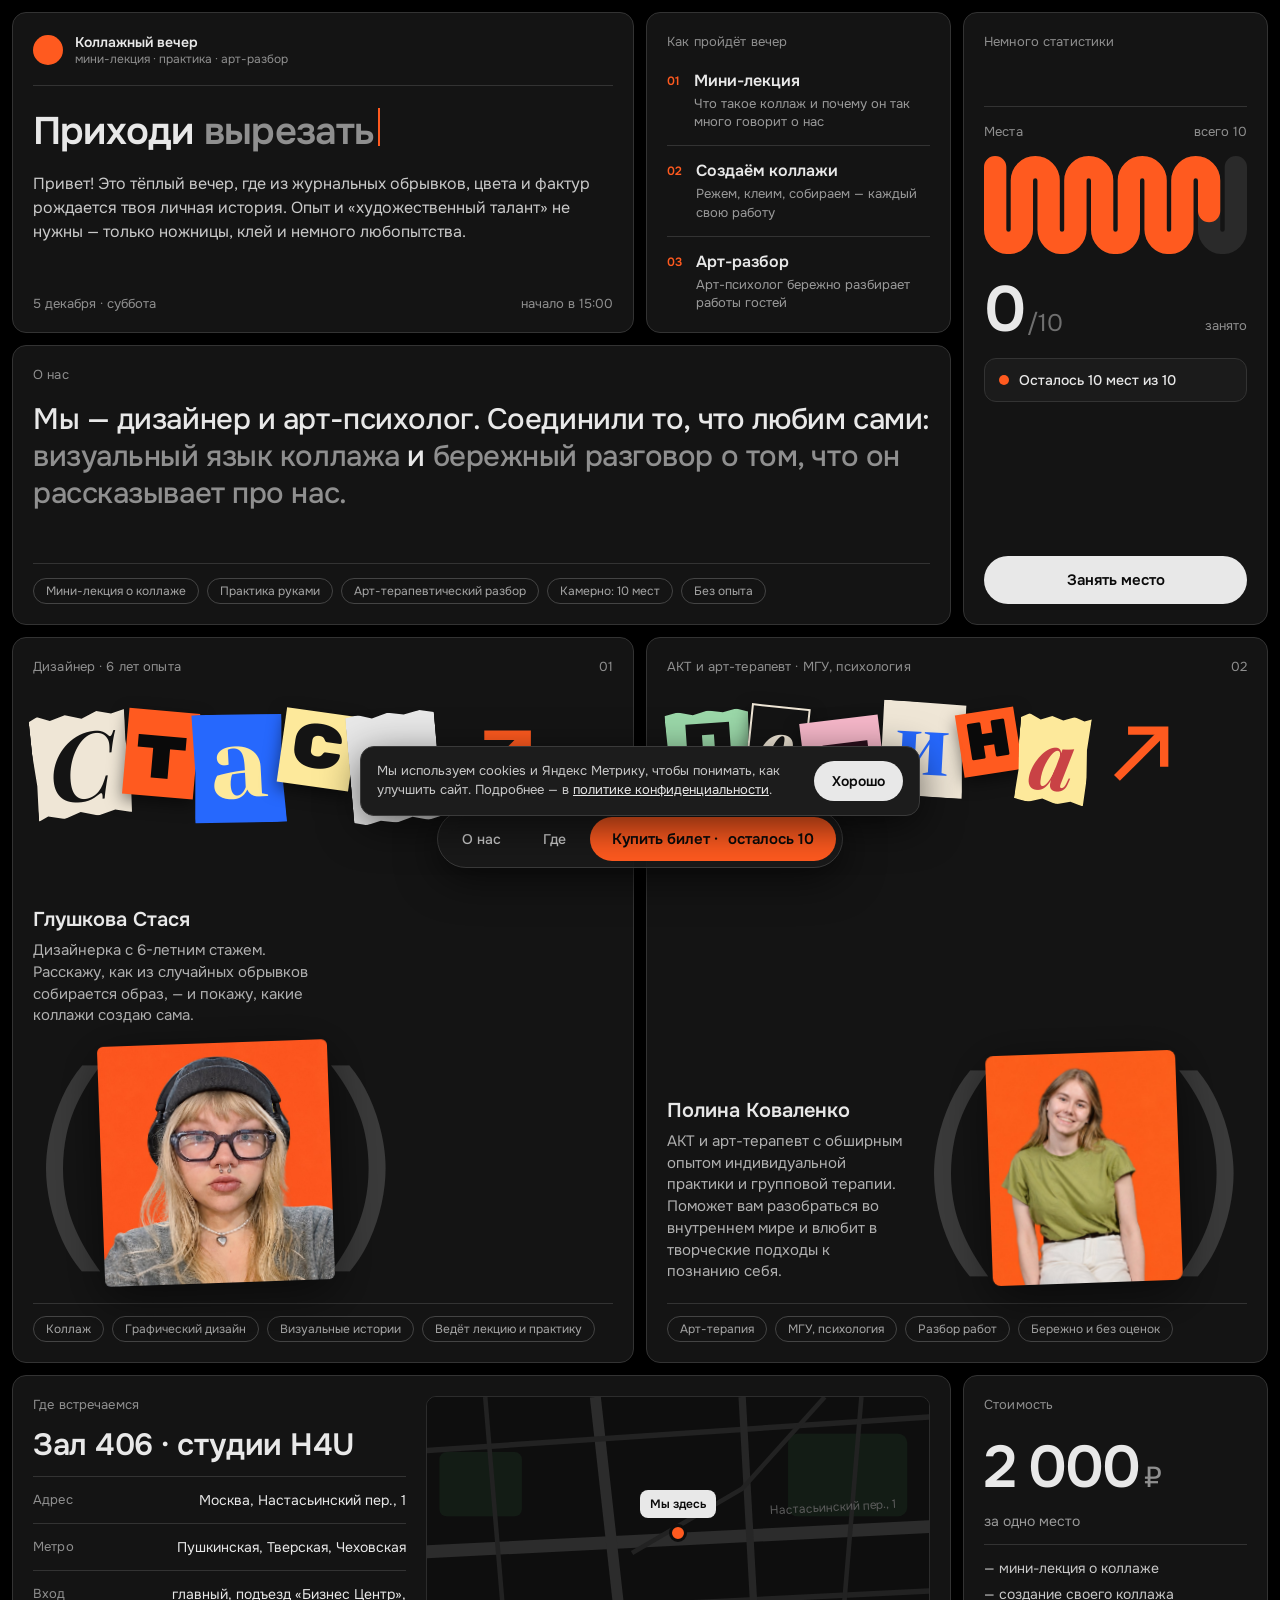
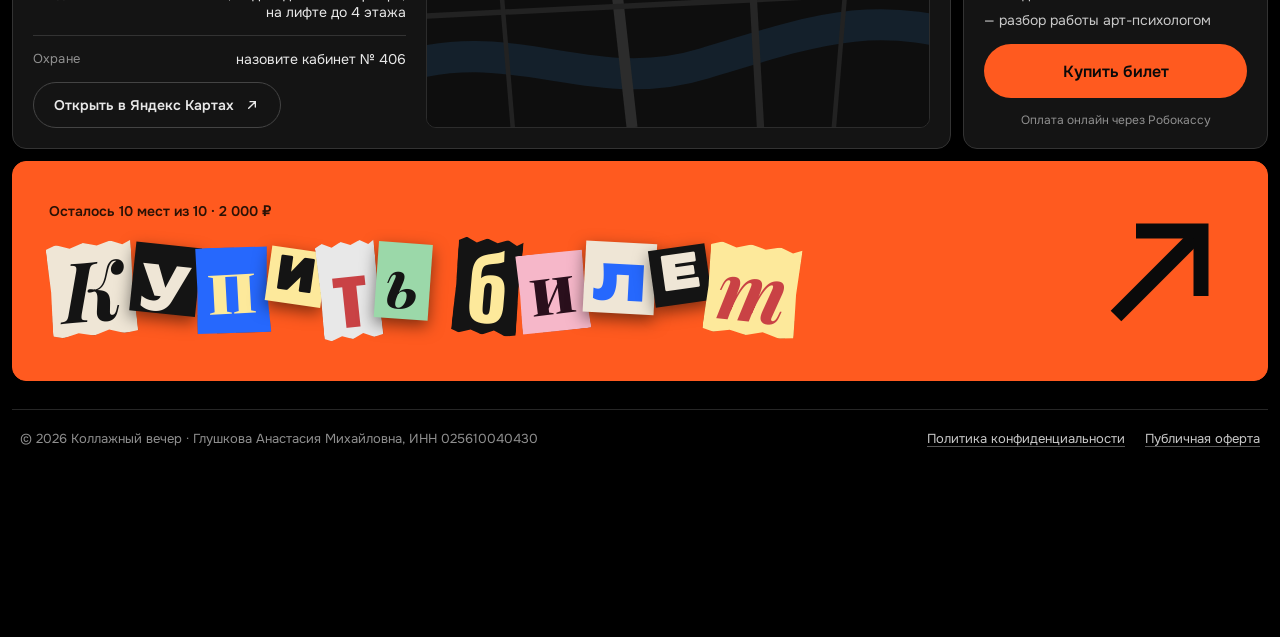
==== commit 18bc10ef: "Точный адрес площадки: Настасьинский пер., 1, вход и кабинет 406 Co-Authored-By: Claude Opus 5.5 <no" ====
--- a/index.html
+++ b/index.html
@@ -147,13 +147,15 @@
 <div class="place-grid">
 <div style="display:flex;flex-direction:column;gap:14px">
 <h2 class="lbl" style="margin:0;font-weight:400">Где встречаемся</h2>
-<span style="font-size:clamp(24px,2.4vw,34px);font-weight:600;line-height:1.15;letter-spacing:-.015em">Зал П-406 · студии H4U</span>
-<hr class="rule">
-<div style="display:flex;justify-content:space-between;gap:12px"><span class="lbl">Адрес</span><span style="font-size:14px;text-align:right">Москва, Настасьинский переулок</span></div>
+<span style="font-size:clamp(24px,2.4vw,34px);font-weight:600;line-height:1.15;letter-spacing:-.015em">Зал 406 · студии H4U</span>
+<hr class="rule">
+<div style="display:flex;justify-content:space-between;gap:12px"><span class="lbl">Адрес</span><span style="font-size:14px;text-align:right">Москва, Настасьинский пер., 1</span></div>
 <hr class="rule">
 <div style="display:flex;justify-content:space-between;gap:12px"><span class="lbl">Метро</span><span style="font-size:14px;text-align:right">Пушкинская, Тверская, Чеховская</span></div>
 <hr class="rule">
-<div style="display:flex;justify-content:space-between;gap:12px"><span class="lbl">Как найти</span><span style="font-size:14px;text-align:right">точный адрес и вход пришлём в письме с билетом</span></div>
+<div style="display:flex;justify-content:space-between;gap:12px"><span class="lbl">Вход</span><span style="font-size:14px;text-align:right">главный, подъезд «Бизнес Центр»,<br>на лифте до 4 этажа</span></div>
+<hr class="rule">
+<div style="display:flex;justify-content:space-between;gap:12px"><span class="lbl">Охране</span><span style="font-size:14px;text-align:right">назовите кабинет № 406</span></div>
 <a data-map-link href="#" target="_blank" rel="noopener" class="btn btn-outline" style="margin-top:auto;height:46px;padding:0 20px;font-size:14px;align-self:flex-start">Открыть в Яндекс Картах <svg aria-hidden="true" width="16" height="16" viewBox="0 0 24 24" fill="none" stroke="currentColor" stroke-width="2" stroke-linecap="round"><path d="M7 17 17 7M9 7h8v8"/></svg></a>
 </div>
 <div style="position:relative;min-height:280px;border-radius:10px;overflow:hidden;border:1px solid #2c2c2c;background:#0e0e0e">
@@ -165,7 +167,7 @@
 <path d="M0 60 L600 20" stroke="#222" stroke-width="6"/><path d="M0 240 L600 210" stroke="#222" stroke-width="6"/>
 <path d="M90 0 L120 360" stroke="#222" stroke-width="5"/><path d="M370 0 L390 360" stroke="#262626" stroke-width="8"/>
 <path d="M500 0 L470 360" stroke="#222" stroke-width="5"/><path d="M250 170 L370 100 L460 0" stroke="#222" stroke-width="5" fill="none"/>
-<text x="400" y="128" fill="#5c5c5c" font-size="13" font-family="Onest, sans-serif" transform="rotate(-3 400 128)">Настасьинский пер.</text>
+<text x="400" y="128" fill="#5c5c5c" font-size="13" font-family="Onest, sans-serif" transform="rotate(-3 400 128)">Настасьинский пер., 1</text>
 </svg>
 <div style="position:absolute;left:50%;top:44%;transform:translate(-50%,-100%);display:flex;flex-direction:column;align-items:center;gap:6px">
 <span style="padding:6px 10px;border-radius:8px;background:#e8e8e8;color:#0a0a0a;font-size:12px;font-weight:600;white-space:nowrap">Мы здесь</span>
@@ -274,7 +276,7 @@
 <span style="font-size:22px;font-weight:600;letter-spacing:-.01em">Коллажный вечер</span>
 <div style="display:flex;flex-direction:column;gap:10px;font-size:14px">
 <div style="display:flex;justify-content:space-between;gap:12px"><span class="lbl">Когда</span><span style="text-align:right">5 декабря, сб · 15:00</span></div>
-<div style="display:flex;justify-content:space-between;gap:12px"><span class="lbl">Где</span><span style="text-align:right">Зал П-406, Настасьинский пер.</span></div>
+<div style="display:flex;justify-content:space-between;gap:12px"><span class="lbl">Где</span><span style="text-align:right">Зал 406, Настасьинский пер., 1</span></div>
 </div>
 <hr class="rule">
 <div style="display:flex;justify-content:space-between;align-items:center;gap:12px">
@@ -357,7 +359,8 @@
 </div>
 <div class="facts">
 <div><span class="k" style="width:84px">Когда</span><span>5 декабря, суббота · начало в 15:00</span></div>
-<div><span class="k" style="width:84px">Где</span><a data-map-link href="#" target="_blank" rel="noopener">Зал П-406 · студии H4U, Москва, Настасьинский переулок (м. Пушкинская)</a></div>
+<div><span class="k" style="width:84px">Где</span><a data-map-link href="#" target="_blank" rel="noopener">Зал 406 · студии H4U, Москва, Настасьинский пер., 1 (м. Пушкинская)</a></div>
+<div><span class="k" style="width:84px">Вход</span><span>главный, подъезд «Бизнес Центр», лифт до 4 этажа; охране назовите кабинет № 406</span></div>
 <div data-tickets-row><span class="k" style="width:84px">Билеты</span><span data-tickets></span></div>
 </div>
 <div style="display:flex;flex-wrap:wrap;gap:8px">
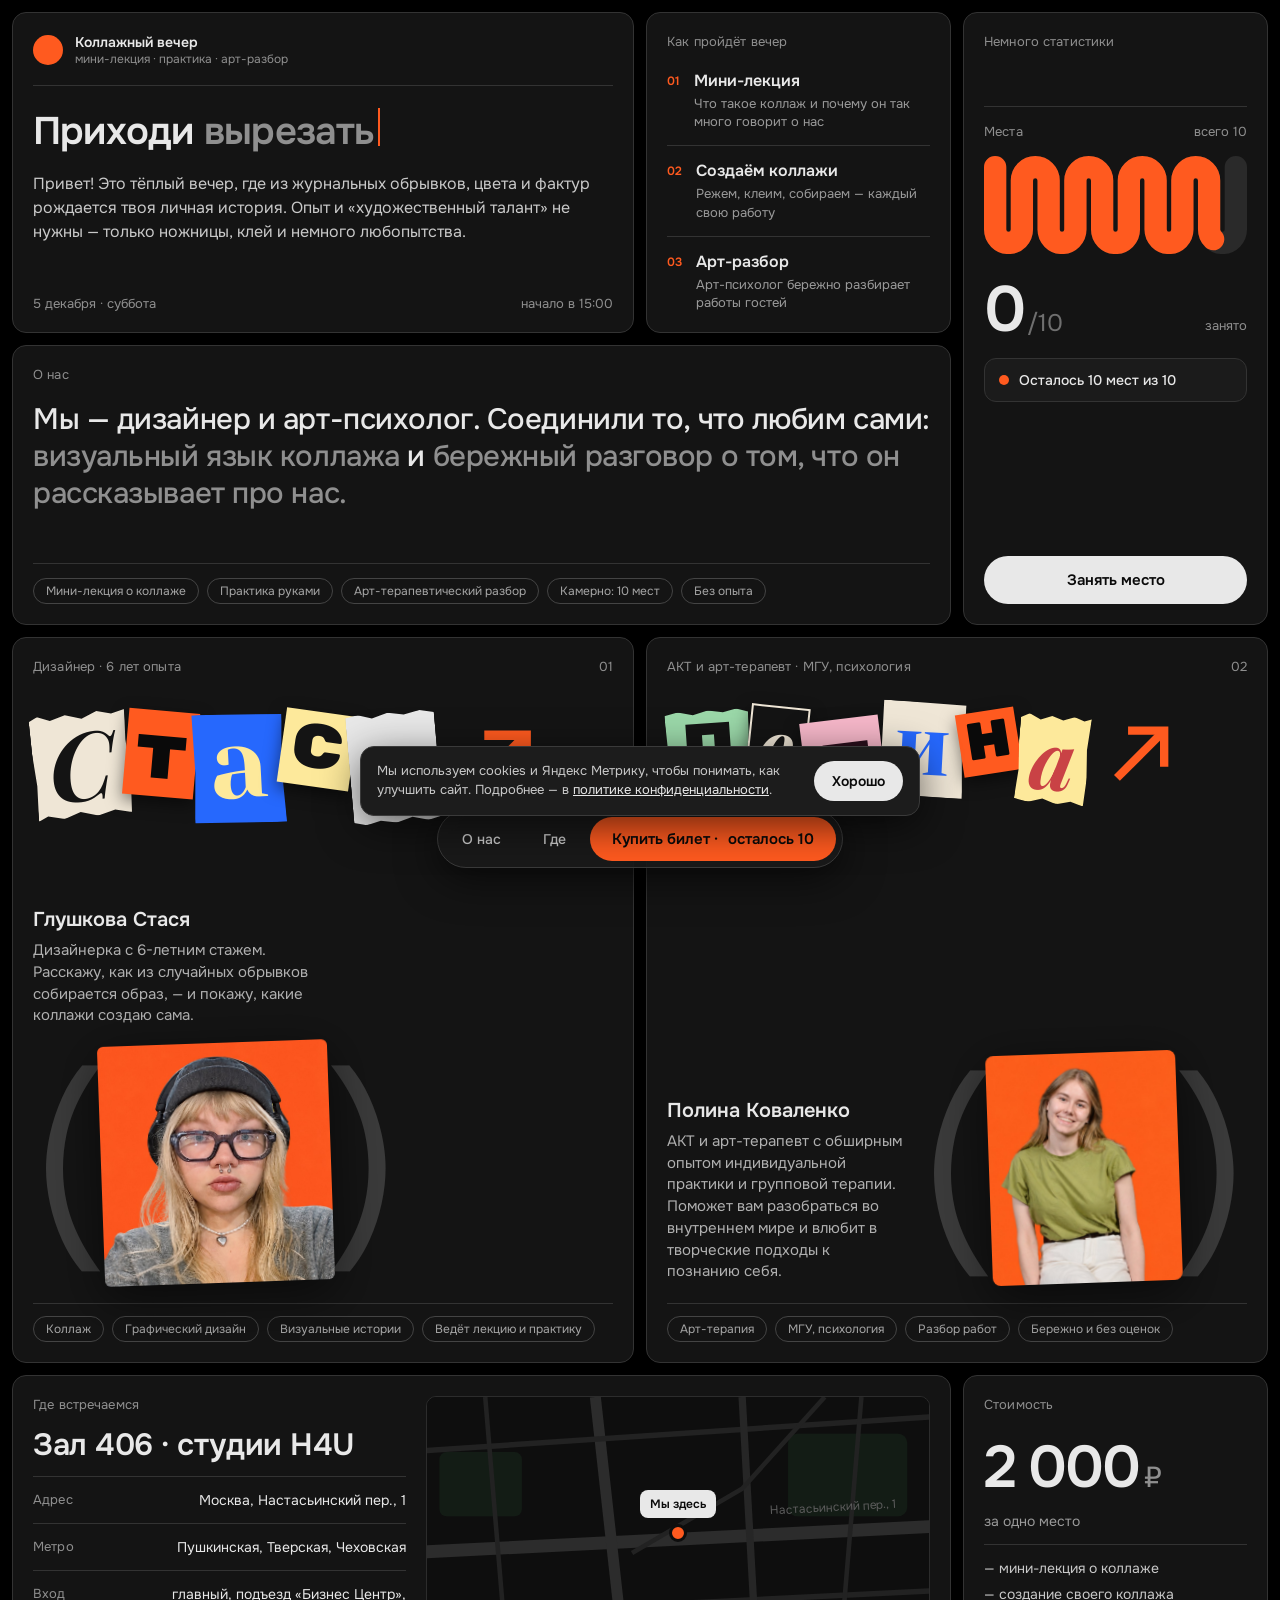
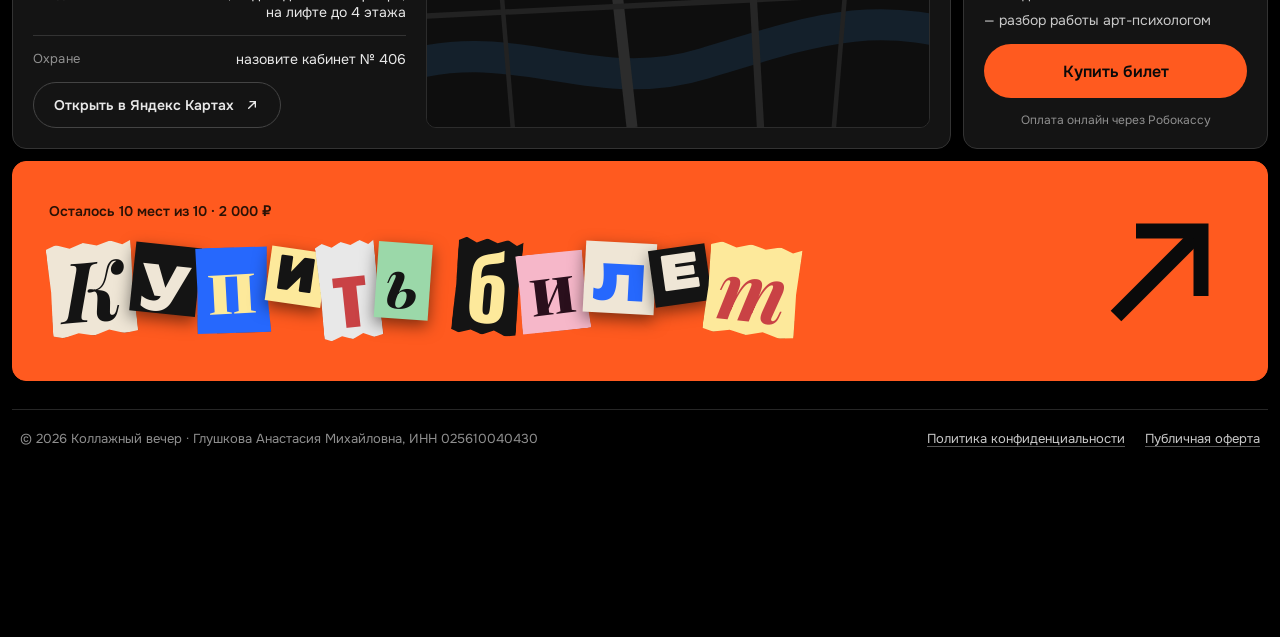
==== commit a7f80e18: "Только оплата картой, кнопка «Оплатить картой 2 000 ₽» Co-Authored-By: Claude Opus 5.5 <noreply@anth" ====
--- a/index.html
+++ b/index.html
@@ -307,21 +307,12 @@
 <input id="f-phone" name="phone" class="field ym-disable-keys" type="tel" autocomplete="tel" inputmode="tel" placeholder="+7 900 000-00-00" aria-describedby="e-phone">
 <span id="e-phone" class="ferr" hidden>Нужен номер из 10–11 цифр</span>
 </div>
-<div style="display:flex;flex-direction:column;gap:8px">
-<span id="pm-label" class="flabel">Способ оплаты</span>
-<div role="group" aria-labelledby="pm-label" style="display:grid;grid-template-columns:repeat(2,minmax(0,1fr));gap:8px">
-<button type="button" class="pm" data-method="card" aria-pressed="true"><span class="ic"><svg aria-hidden="true" width="20" height="20" viewBox="0 0 24 24" fill="none" stroke="currentColor" stroke-width="1.8" stroke-linecap="round"><rect x="3" y="5.5" width="18" height="13" rx="2.5"/><path d="M3 10h18M7 15h4"/></svg></span><span style="display:flex;flex-direction:column;gap:2px;min-width:0"><span style="font-size:14px;font-weight:600">Картой</span><span style="font-size:12px;color:var(--muted);line-height:1.3">Любая карта российского банка</span></span></button>
-<button type="button" class="pm" data-method="sbp" aria-pressed="false"><span class="ic"><svg aria-hidden="true" width="20" height="20" viewBox="0 0 24 24" fill="none" stroke="currentColor" stroke-width="1.8" stroke-linecap="round"><rect x="3.5" y="3.5" width="6.5" height="6.5" rx="1"/><rect x="14" y="3.5" width="6.5" height="6.5" rx="1"/><rect x="3.5" y="14" width="6.5" height="6.5" rx="1"/><path d="M14 14h2.5v2.5H14zM18 18h2.5v2.5H18zM14 20.5h2M20.5 14v2"/></svg></span><span style="display:flex;flex-direction:column;gap:2px;min-width:0"><span style="font-size:14px;font-weight:600">СБП</span><span style="font-size:12px;color:var(--muted);line-height:1.3">QR-код или приложение банка</span></span></button>
-<button type="button" class="pm" data-method="tpay" aria-pressed="false"><span class="ic"><svg aria-hidden="true" width="20" height="20" viewBox="0 0 24 24" fill="none" stroke="currentColor" stroke-width="1.8" stroke-linecap="round" stroke-linejoin="round"><rect x="7" y="2.5" width="10" height="19" rx="2.5"/><path d="M11 18.5h2"/></svg></span><span style="display:flex;flex-direction:column;gap:2px;min-width:0"><span style="font-size:14px;font-weight:600">T-Pay</span><span style="font-size:12px;color:var(--muted);line-height:1.3">В приложении Т-Банка</span></span></button>
-<button type="button" class="pm" data-method="sberpay" aria-pressed="false"><span class="ic"><svg aria-hidden="true" width="20" height="20" viewBox="0 0 24 24" fill="none" stroke="currentColor" stroke-width="1.8" stroke-linecap="round" stroke-linejoin="round"><rect x="7" y="2.5" width="10" height="19" rx="2.5"/><path d="M11 18.5h2"/></svg></span><span style="display:flex;flex-direction:column;gap:2px;min-width:0"><span style="font-size:14px;font-weight:600">SberPay</span><span style="font-size:12px;color:var(--muted);line-height:1.3">В приложении СберБанка</span></span></button>
-</div>
-</div>
 <label style="display:flex;gap:10px;align-items:flex-start;font-size:13px;color:#b0b0b0;line-height:1.4;cursor:pointer">
 <input id="f-consent" type="checkbox" style="width:18px;height:18px;margin:1px 0 0;accent-color:var(--accent);flex:none" aria-describedby="e-consent">
 <span>Согласен(на) на обработку персональных данных в соответствии с <a href="privacy.html" target="_blank" rel="noopener">политикой конфиденциальности</a> и с условиями <a href="oferta.html" target="_blank" rel="noopener">публичной оферты</a></span>
 </label>
 <span id="e-consent" class="ferr" hidden style="margin-top:-8px">Без согласия не получится оформить билет</span>
-<button type="submit" class="btn btn-accent" style="height:56px;font-size:16px;margin-top:4px">Оплатить <span data-total>2 000 ₽</span></button>
+<button type="submit" class="btn btn-accent" style="height:56px;font-size:16px;margin-top:4px">Оплатить картой<span data-total>2 000 ₽</span></button>
 <span style="font-size:12px;color:var(--muted);text-align:center;line-height:1.4">Оплата проходит на защищённой странице Робокассы. Чек придёт на почту автоматически.</span>
 </form>
 </div>
@@ -361,6 +352,7 @@
 <div><span class="k" style="width:84px">Когда</span><span>5 декабря, суббота · начало в 15:00</span></div>
 <div><span class="k" style="width:84px">Где</span><a data-map-link href="#" target="_blank" rel="noopener">Зал 406 · студии H4U, Москва, Настасьинский пер., 1 (м. Пушкинская)</a></div>
 <div><span class="k" style="width:84px">Вход</span><span>главный, подъезд «Бизнес Центр», лифт до 4 этажа; охране назовите кабинет № 406</span></div>
+<div><span class="k" style="width:84px">Не нашли?</span><span>звоните Стасе: <a href="tel:+79998526821">+7 999 852-68-21</a></span></div>
 <div data-tickets-row><span class="k" style="width:84px">Билеты</span><span data-tickets></span></div>
 </div>
 <div style="display:flex;flex-wrap:wrap;gap:8px">
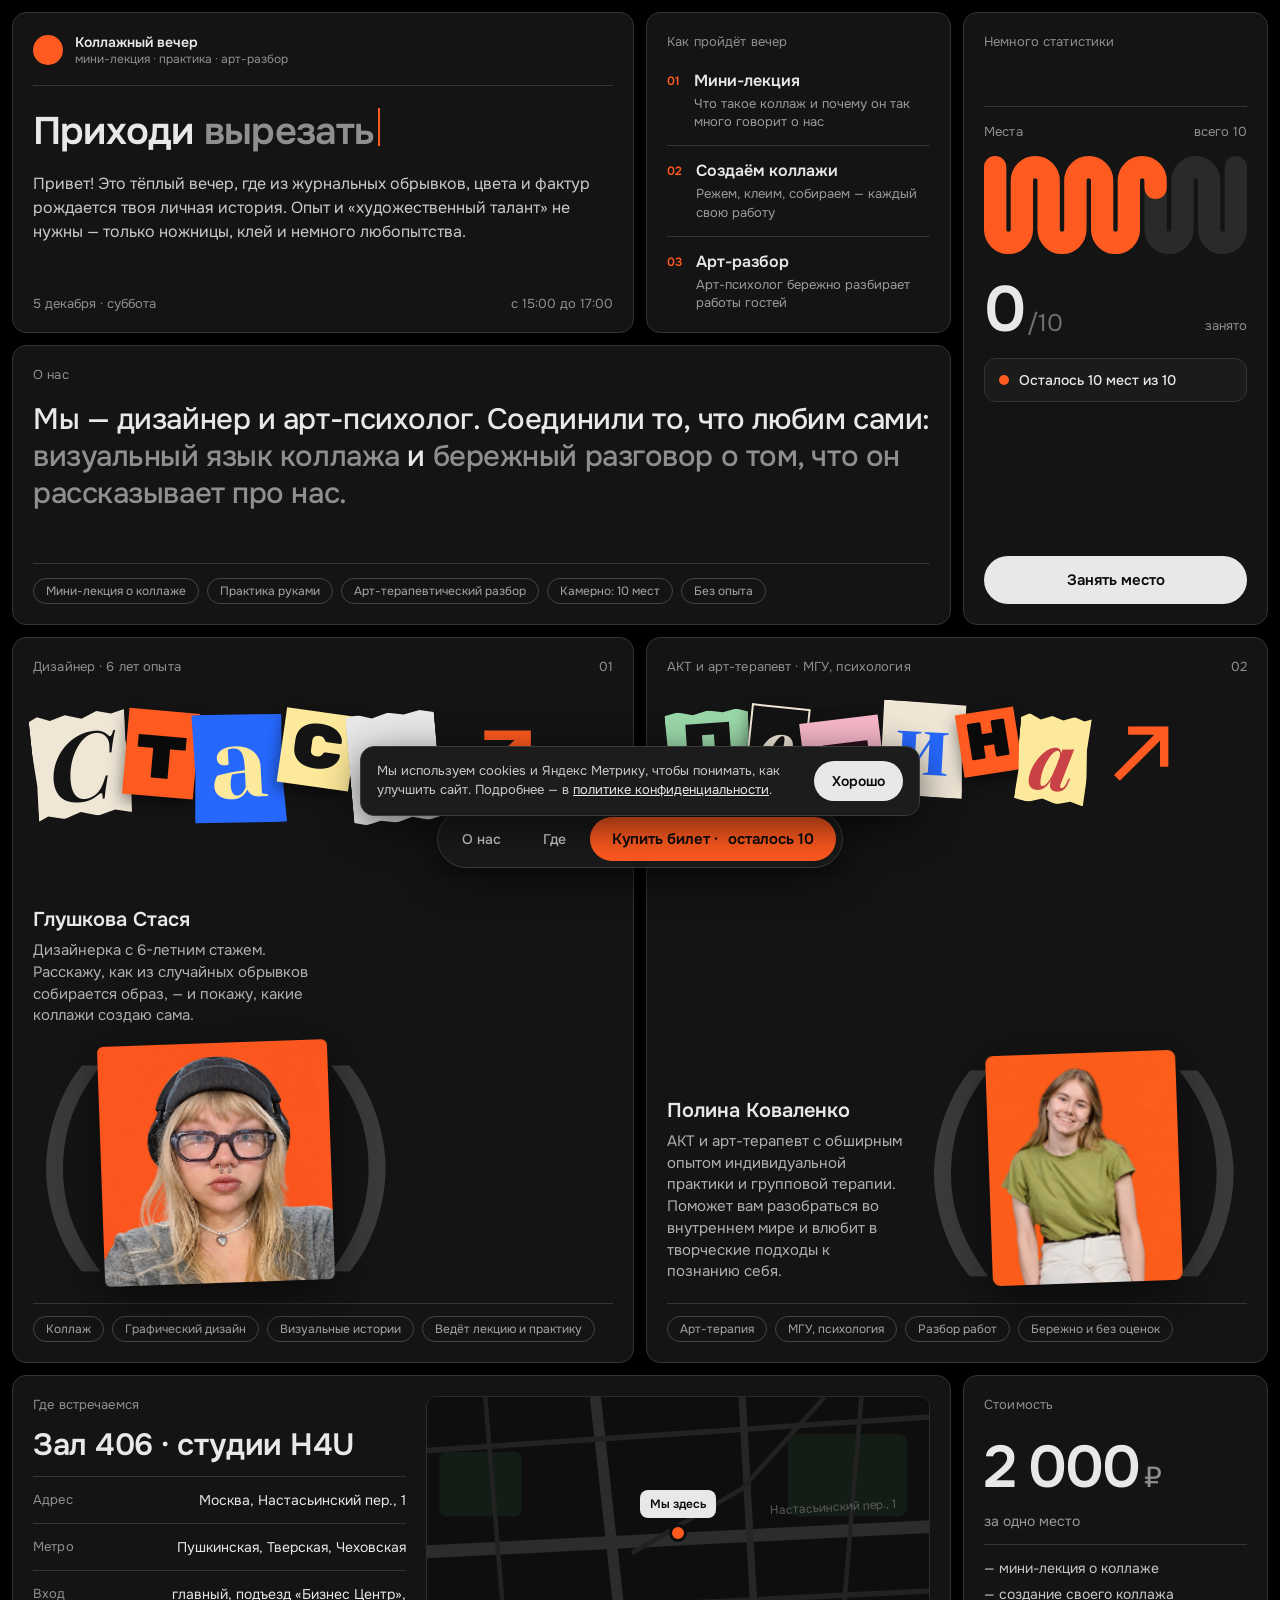
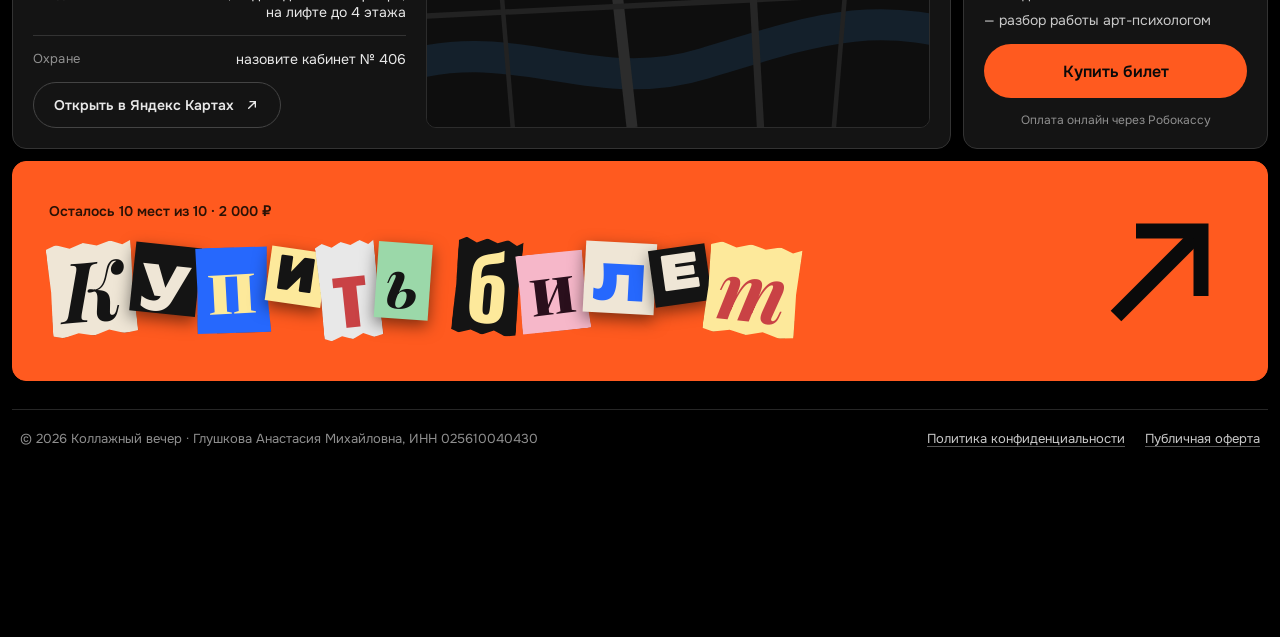
==== commit 02b8038d: "Время вечера: с 15:00 до 17:00 на сайте, в календаре и в письме Co-Authored-By: Claude Opus 5.5 <nor" ====
--- a/index.html
+++ b/index.html
@@ -4,7 +4,7 @@
 <meta charset="utf-8">
 <meta name="viewport" content="width=device-width, initial-scale=1">
 <title>Коллажный вечер · 5 декабря · Москва</title>
-<meta name="description" content="Мини-лекция о коллаже, создание своего коллажа и бережный арт-разбор работ с арт-психологом. 5 декабря, 15:00, 10 мест.">
+<meta name="description" content="Мини-лекция о коллаже, создание своего коллажа и бережный арт-разбор работ с арт-психологом. 5 декабря, 15:00–17:00, 10 мест.">
 <meta property="og:title" content="Коллажный вечер · 5 декабря">
 <meta property="og:description" content="Мини-лекция, практика и арт-разбор. Всего 10 мест.">
 <meta property="og:image" content="img/collage1.jpg">
@@ -44,7 +44,7 @@
 <p style="margin:0;font-size:16px;line-height:1.5;color:#c9c9c9;max-width:560px">Привет! Это тёплый вечер, где из журнальных обрывков, цвета и фактур рождается твоя личная история. Опыт и «художественный талант» не нужны — только ножницы, клей и немного любопытства.</p>
 <div style="margin-top:auto;display:flex;justify-content:space-between;gap:12px;flex-wrap:wrap;font-size:13px;color:var(--muted)">
 <span>5 декабря · суббота</span>
-<span>начало в 15:00</span>
+<span>с 15:00 до 17:00</span>
 </div>
 </section>
 
@@ -275,7 +275,7 @@
 </div>
 <span style="font-size:22px;font-weight:600;letter-spacing:-.01em">Коллажный вечер</span>
 <div style="display:flex;flex-direction:column;gap:10px;font-size:14px">
-<div style="display:flex;justify-content:space-between;gap:12px"><span class="lbl">Когда</span><span style="text-align:right">5 декабря, сб · 15:00</span></div>
+<div style="display:flex;justify-content:space-between;gap:12px"><span class="lbl">Когда</span><span style="text-align:right">5 декабря, сб · 15:00–17:00</span></div>
 <div style="display:flex;justify-content:space-between;gap:12px"><span class="lbl">Где</span><span style="text-align:right">Зал 406, Настасьинский пер., 1</span></div>
 </div>
 <hr class="rule">
@@ -349,7 +349,7 @@
 <p data-ok-line style="margin:0;font-size:15px;line-height:1.5;color:#b0b0b0">Билет и чек мы отправили на вашу почту. Ждём вас — ножницы и клей уже на столе.</p>
 </div>
 <div class="facts">
-<div><span class="k" style="width:84px">Когда</span><span>5 декабря, суббота · начало в 15:00</span></div>
+<div><span class="k" style="width:84px">Когда</span><span>5 декабря, суббота · с 15:00 до 17:00</span></div>
 <div><span class="k" style="width:84px">Где</span><a data-map-link href="#" target="_blank" rel="noopener">Зал 406 · студии H4U, Москва, Настасьинский пер., 1 (м. Пушкинская)</a></div>
 <div><span class="k" style="width:84px">Вход</span><span>главный, подъезд «Бизнес Центр», лифт до 4 этажа; охране назовите кабинет № 406</span></div>
 <div><span class="k" style="width:84px">Не нашли?</span><span>звоните Стасе: <a href="tel:+79998526821">+7 999 852-68-21</a></span></div>
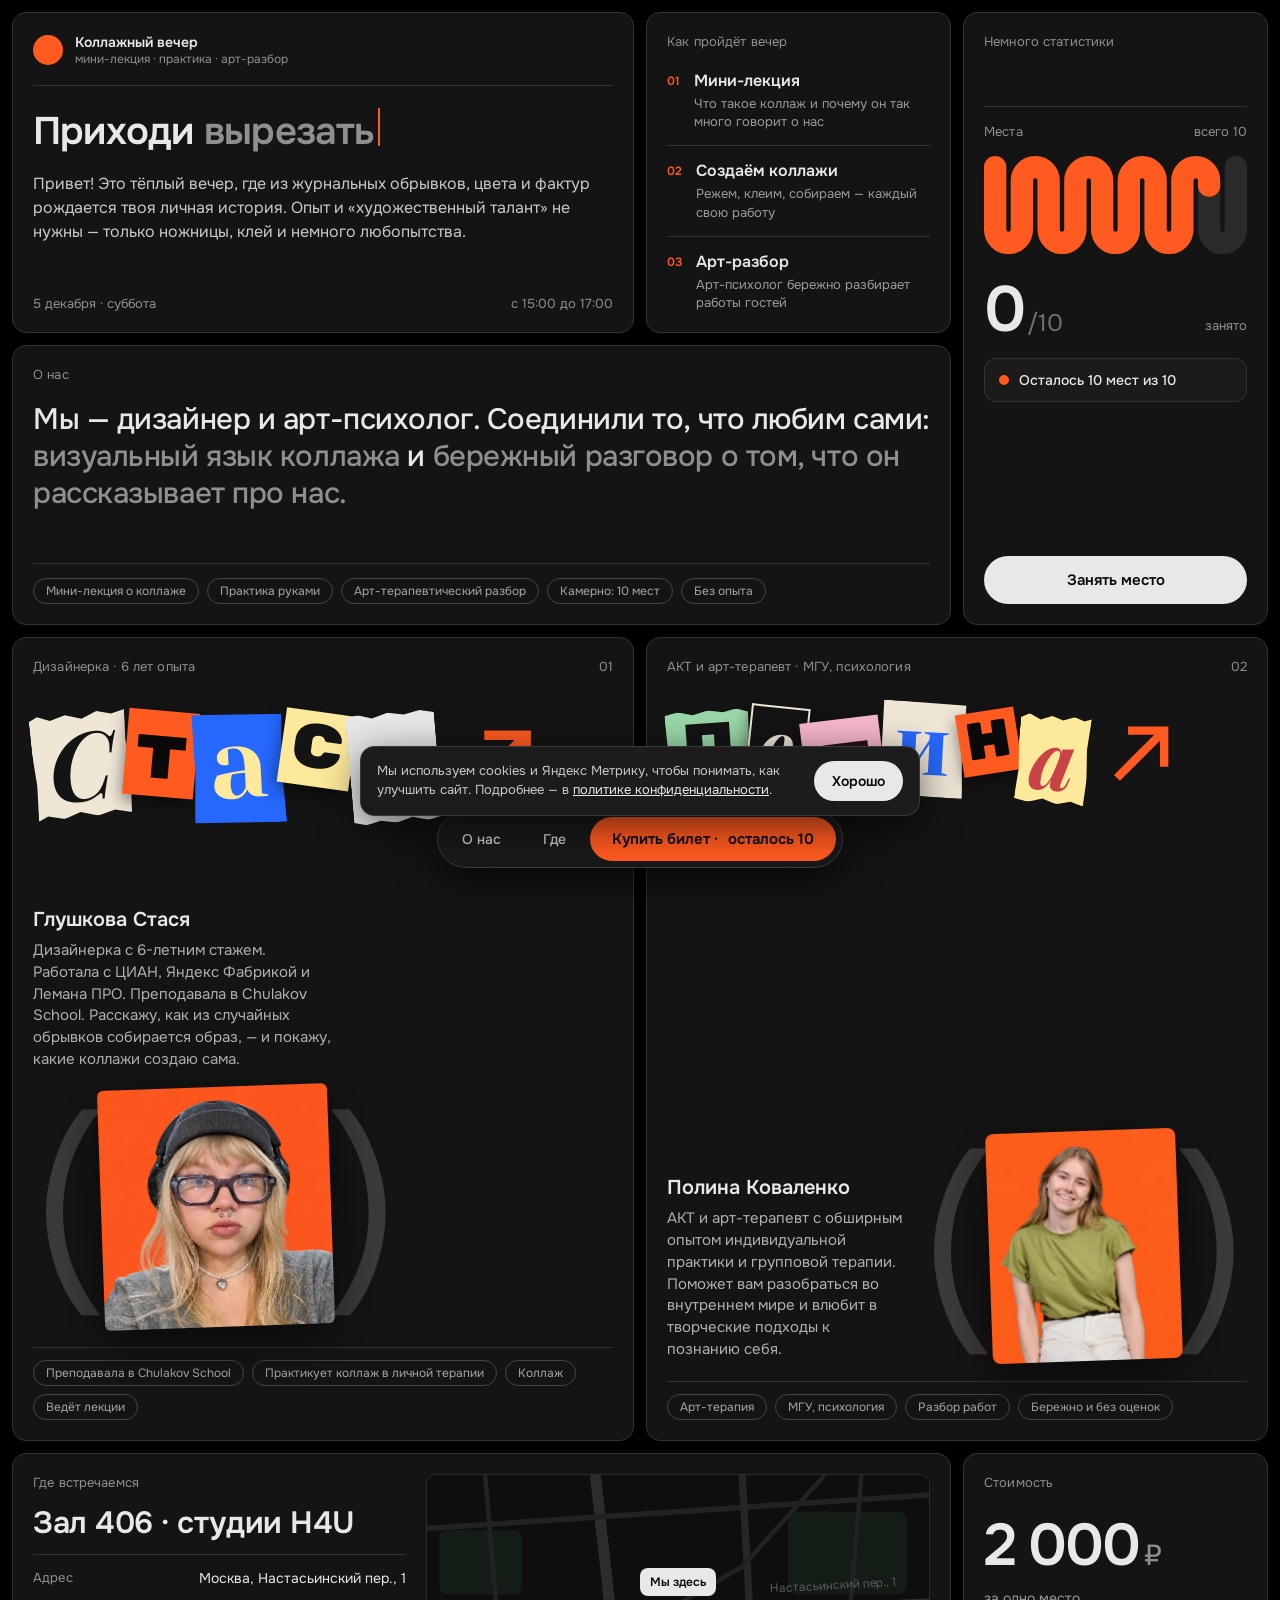
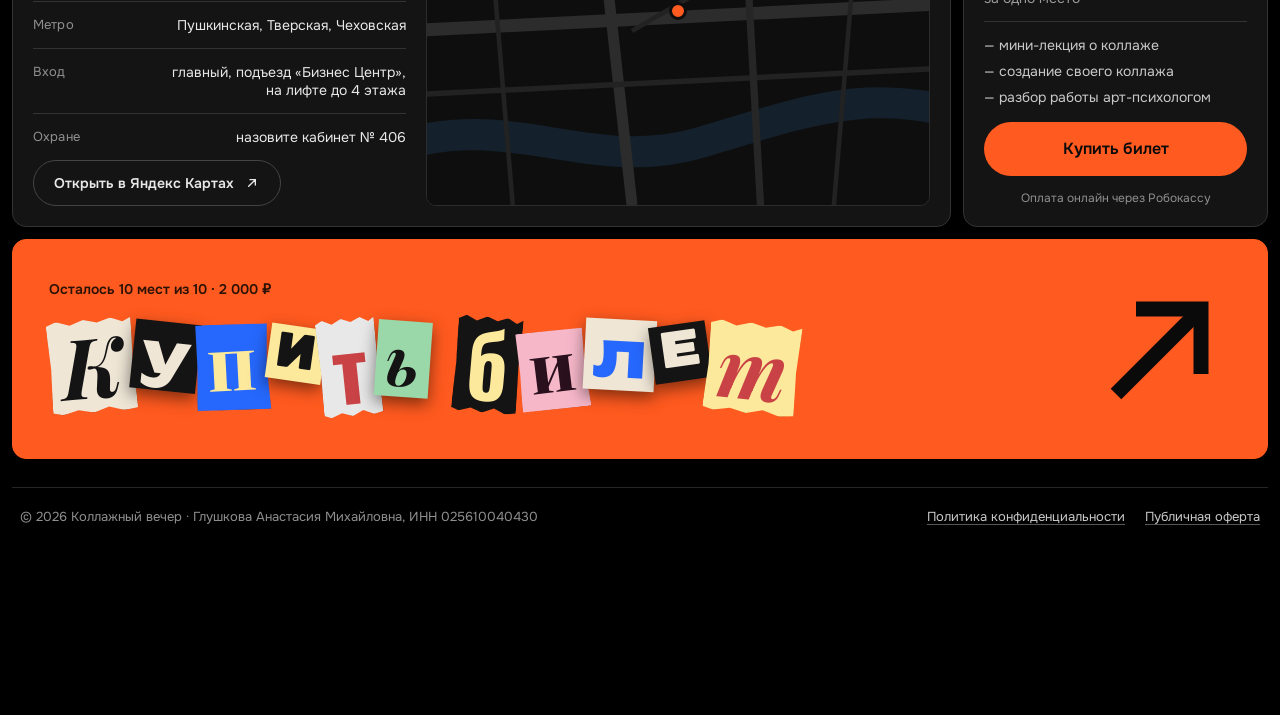
==== commit 5b48e5bc: "Стася: новое описание, опыт (ЦИАН, Яндекс Фабрика, Лемана ПРО, Chulakov School) и теги Co-Authored-B" ====
--- a/index.html
+++ b/index.html
@@ -94,14 +94,14 @@
 
 <!-- СТАСЯ -->
 <section id="stasya" class="card s2" style="display:flex;flex-direction:column;gap:12px;min-height:560px">
-<div style="display:flex;justify-content:space-between"><span class="lbl">Дизайнер · 6 лет опыта</span><span class="lbl">01</span></div>
+<div style="display:flex;justify-content:space-between"><span class="lbl">Дизайнерка · 6 лет опыта</span><span class="lbl">01</span></div>
 <h2 class="wordmark" style="font-size:clamp(64px,7.4vw,124px);font-weight:400">
 <span class="sr-only">Стася</span>
 <span aria-hidden="true" class="cut" style="font-family:'Playfair Display',serif;font-style:italic;font-weight:700;background:#efe6d6;color:#141414;padding:.02em .16em .08em;transform:rotate(-6deg) translateY(.04em);clip-path:polygon(0 4%,9% 0,22% 5%,38% 1%,55% 6%,71% 0,86% 4%,100% 1%,98% 30%,100% 62%,97% 100%,80% 96%,62% 100%,44% 95%,27% 100%,10% 96%,0 100%,2% 66%,0 34%)">С</span><span aria-hidden="true" class="cut" style="font-family:Unbounded,sans-serif;font-weight:800;background:var(--accent);color:#0a0a0a;padding:.06em .14em .1em;font-size:.78em;margin-left:-.06em;transform:rotate(5deg) translateY(-.1em)">т</span><span aria-hidden="true" class="cut" style="font-family:'Yeseva One',serif;background:#2668fd;color:#fde99b;padding:.02em .16em .1em;font-size:1.05em;margin-left:-.04em;transform:rotate(-3deg) translateY(.08em);clip-path:polygon(2% 0,100% 3%,97% 48%,100% 100%,0 97%,3% 52%)">а</span><span aria-hidden="true" class="cut" style="font-family:'Rubik Mono One',sans-serif;background:#fde99b;color:#141414;padding:.1em .14em;font-size:.66em;margin-left:-.05em;transform:rotate(8deg) translateY(-.18em)">с</span><span aria-hidden="true" class="cut" style="font-family:Oswald,sans-serif;font-weight:700;background:#e8e8e8;color:#c94245;padding:0 .16em .04em;font-size:1.12em;margin-left:-.03em;transform:rotate(-5deg) translateY(.06em);clip-path:polygon(0 2%,14% 0,30% 4%,48% 0,66% 3%,84% 0,100% 3%,100% 97%,84% 100%,66% 96%,48% 100%,30% 97%,14% 100%,0 97%)">я</span>
 <button type="button" class="arrow-btn" data-open="stasya" data-goal="open_stasya" aria-label="Подробнее о Стасе"><svg aria-hidden="true" viewBox="0 0 56 56" fill="none" stroke="var(--accent)" stroke-width="6"><path d="M10 46 L44 12"/><path d="M18 12 H44 V38" stroke-linejoin="miter"/></svg></button>
 </h2>
 <div style="margin-top:auto;display:flex;flex-wrap:wrap;justify-content:space-between;align-items:flex-end;gap:16px">
-<div style="display:flex;flex-direction:column;gap:8px;max-width:300px;flex:1 1 220px"><span style="font-size:20px;font-weight:600">Глушкова Стася</span><span style="font-size:15px;line-height:1.45;color:#b0b0b0">Дизайнерка с 6-летним стажем. Расскажу, как из случайных обрывков собирается образ, — и покажу, какие коллажи создаю сама.</span></div>
+<div style="display:flex;flex-direction:column;gap:8px;max-width:300px;flex:1 1 220px"><span style="font-size:20px;font-weight:600">Глушкова Стася</span><span style="font-size:15px;line-height:1.45;color:#b0b0b0">Дизайнерка с 6-летним стажем. Работала с ЦИАН, Яндекс Фабрикой и Лемана ПРО. Преподавала в Chulakov School. Расскажу, как из случайных обрывков собирается образ, — и покажу, какие коллажи создаю сама.</span></div>
 <div style="display:flex;align-items:center;gap:6px;flex:none">
 <span aria-hidden="true" class="paren">(</span>
 <div class="rotator" data-rotator="stasya" style="width:230px;height:240px">
@@ -115,7 +115,7 @@
 </div>
 </div>
 <hr class="rule" style="margin-top:8px">
-<div style="display:flex;flex-wrap:wrap;gap:8px"><span class="chip">Коллаж</span><span class="chip">Графический дизайн</span><span class="chip">Визуальные истории</span><span class="chip">Ведёт лекцию и практику</span></div>
+<div style="display:flex;flex-wrap:wrap;gap:8px"><span class="chip">Преподавала в Chulakov School</span><span class="chip">Практикует коллаж в личной терапии</span><span class="chip">Коллаж</span><span class="chip">Ведёт лекции</span></div>
 </section>
 
 <!-- ПОЛИНА -->
@@ -236,7 +236,7 @@
 <p style="margin:0;font-size:16px;line-height:1.55;color:#d6d6d6">Коллаж для меня — способ думать руками. Из случайных обрывков журналов, старых фотографий и цветной бумаги собирается образ, который сложно было бы нарисовать или описать словами. Шесть лет я работаю дизайнеркой, а коллажи — моё любимое место, где не нужно быть аккуратной.</p>
 <div style="display:flex;flex-direction:column;gap:10px"><span class="h-sm">На вечере я</span>
 <div class="steps"><div><b>01</b><span>расскажу, что такое коллаж и почему он так много говорит о нас</span></div><div><b>02</b><span>покажу свои работы и приёмы: рваный край, цветовые пятна, неожиданные сочетания</span></div><div><b>03</b><span>буду рядом во время практики и помогу, если застрянете</span></div></div></div>
-<div class="facts"><div><span class="k">Опыт</span><span>6 лет в дизайне</span></div><div><span class="k">Чем занимаюсь</span><span>коллаж, графический дизайн, визуальные истории</span></div></div>
+<div class="facts"><div><span class="k">Опыт</span><span>6 лет в дизайне</span></div><div><span class="k">Работала с</span><span>ЦИАН, Яндекс Фабрика, Лемана ПРО</span></div><div><span class="k">Преподавала</span><span>Chulakov School</span></div><div><span class="k">Коллаж</span><span>практикую в личной терапии</span></div></div>
 <div style="margin-top:auto;display:flex;flex-wrap:wrap;justify-content:flex-end;gap:10px"><button type="button" class="btn btn-outline" data-close style="height:50px;padding:0 22px;font-size:15px">Закрыть</button><button type="button" class="btn btn-accent" data-open="buy" style="height:50px;padding:0 24px;font-size:15px">Купить билет</button></div>
 </div>
 </div>
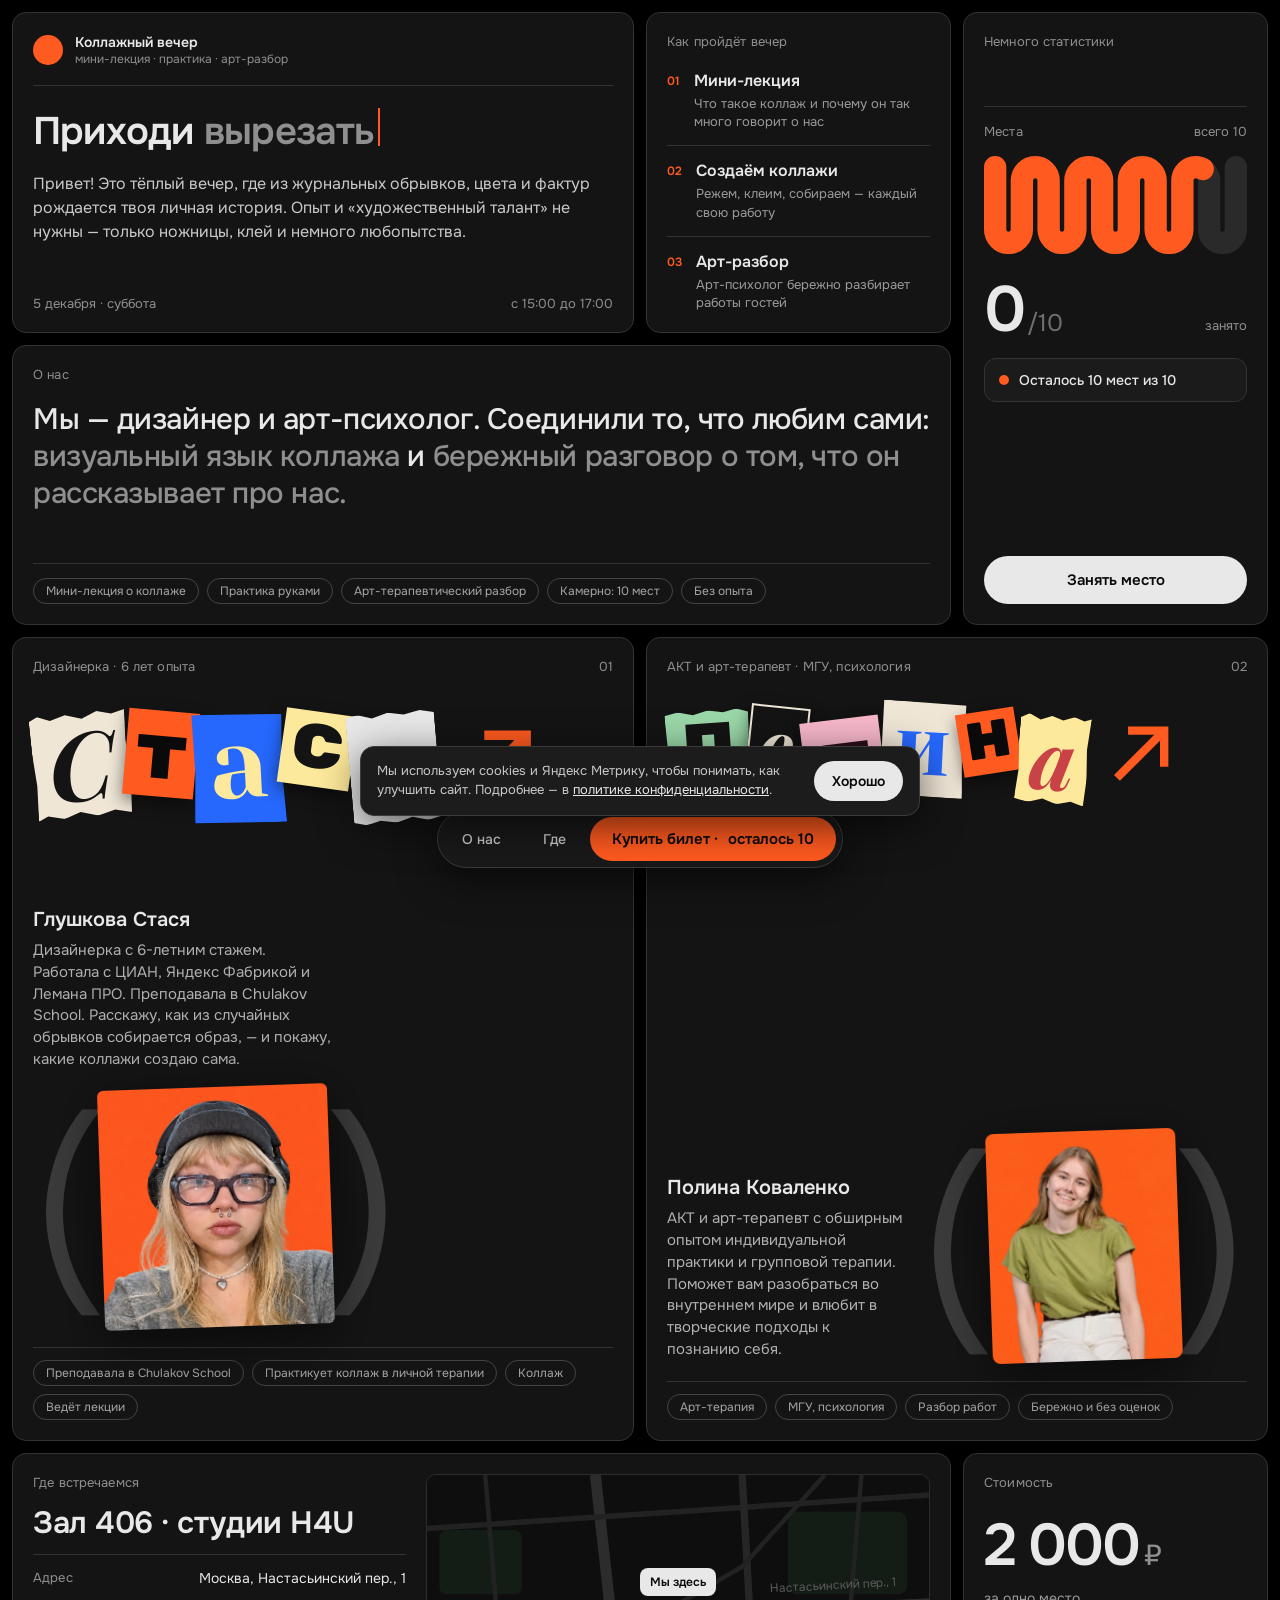
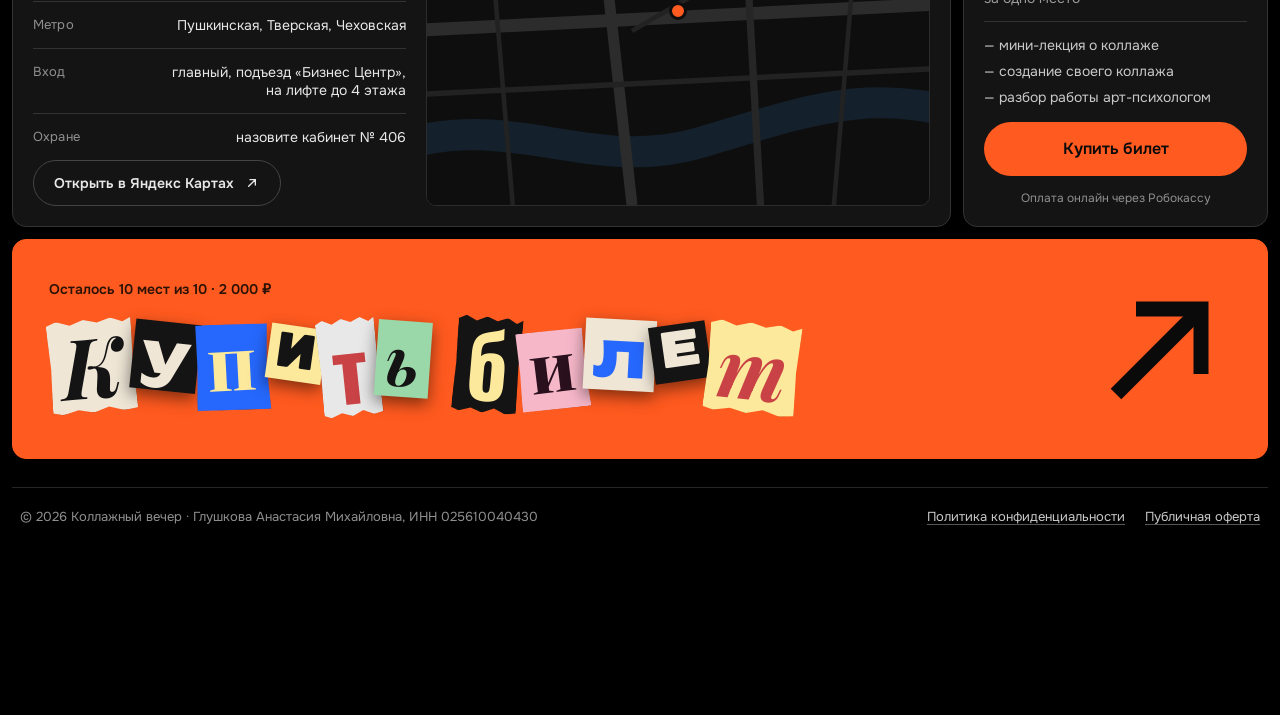
==== commit 0e80d948: "Стася: новый абзац о себе в окне Co-Authored-By: Claude Opus 5.5 <noreply@anthropic.com> Claude-Sess" ====
--- a/index.html
+++ b/index.html
@@ -233,7 +233,7 @@
 <div class="modal-body">
 <div style="display:flex;justify-content:space-between;align-items:center;gap:12px"><span class="lbl">Ведущая · мини-лекция и практика</span><button type="button" class="xbtn" data-close aria-label="Закрыть"><svg aria-hidden="true" width="18" height="18" viewBox="0 0 24 24" fill="none" stroke="currentColor" stroke-width="2" stroke-linecap="round"><path d="M6 6l12 12M18 6L6 18"/></svg></button></div>
 <div style="display:flex;flex-direction:column;gap:8px"><h2 id="about-title" style="margin:0;font-size:clamp(28px,3.2vw,40px);font-weight:600;line-height:1.05;letter-spacing:-.02em">Глушкова Стася</h2><span style="font-size:15px;color:#b0b0b0">Дизайнерка · 6 лет в профессии</span></div>
-<p style="margin:0;font-size:16px;line-height:1.55;color:#d6d6d6">Коллаж для меня — способ думать руками. Из случайных обрывков журналов, старых фотографий и цветной бумаги собирается образ, который сложно было бы нарисовать или описать словами. Шесть лет я работаю дизайнеркой, а коллажи — моё любимое место, где не нужно быть аккуратной.</p>
+<p style="margin:0;font-size:16px;line-height:1.55;color:#d6d6d6">Коллаж для меня — способ думать руками. Из случайных обрывков журналов, старых фотографий и цветной бумаги собирается образ, который сложно было бы нарисовать или описать словами. В моём портфолио проекты для ЦИАН, Яндекс Фабрики и Лемана ПРО.</p>
 <div style="display:flex;flex-direction:column;gap:10px"><span class="h-sm">На вечере я</span>
 <div class="steps"><div><b>01</b><span>расскажу, что такое коллаж и почему он так много говорит о нас</span></div><div><b>02</b><span>покажу свои работы и приёмы: рваный край, цветовые пятна, неожиданные сочетания</span></div><div><b>03</b><span>буду рядом во время практики и помогу, если застрянете</span></div></div></div>
 <div class="facts"><div><span class="k">Опыт</span><span>6 лет в дизайне</span></div><div><span class="k">Работала с</span><span>ЦИАН, Яндекс Фабрика, Лемана ПРО</span></div><div><span class="k">Преподавала</span><span>Chulakov School</span></div><div><span class="k">Коллаж</span><span>практикую в личной терапии</span></div></div>
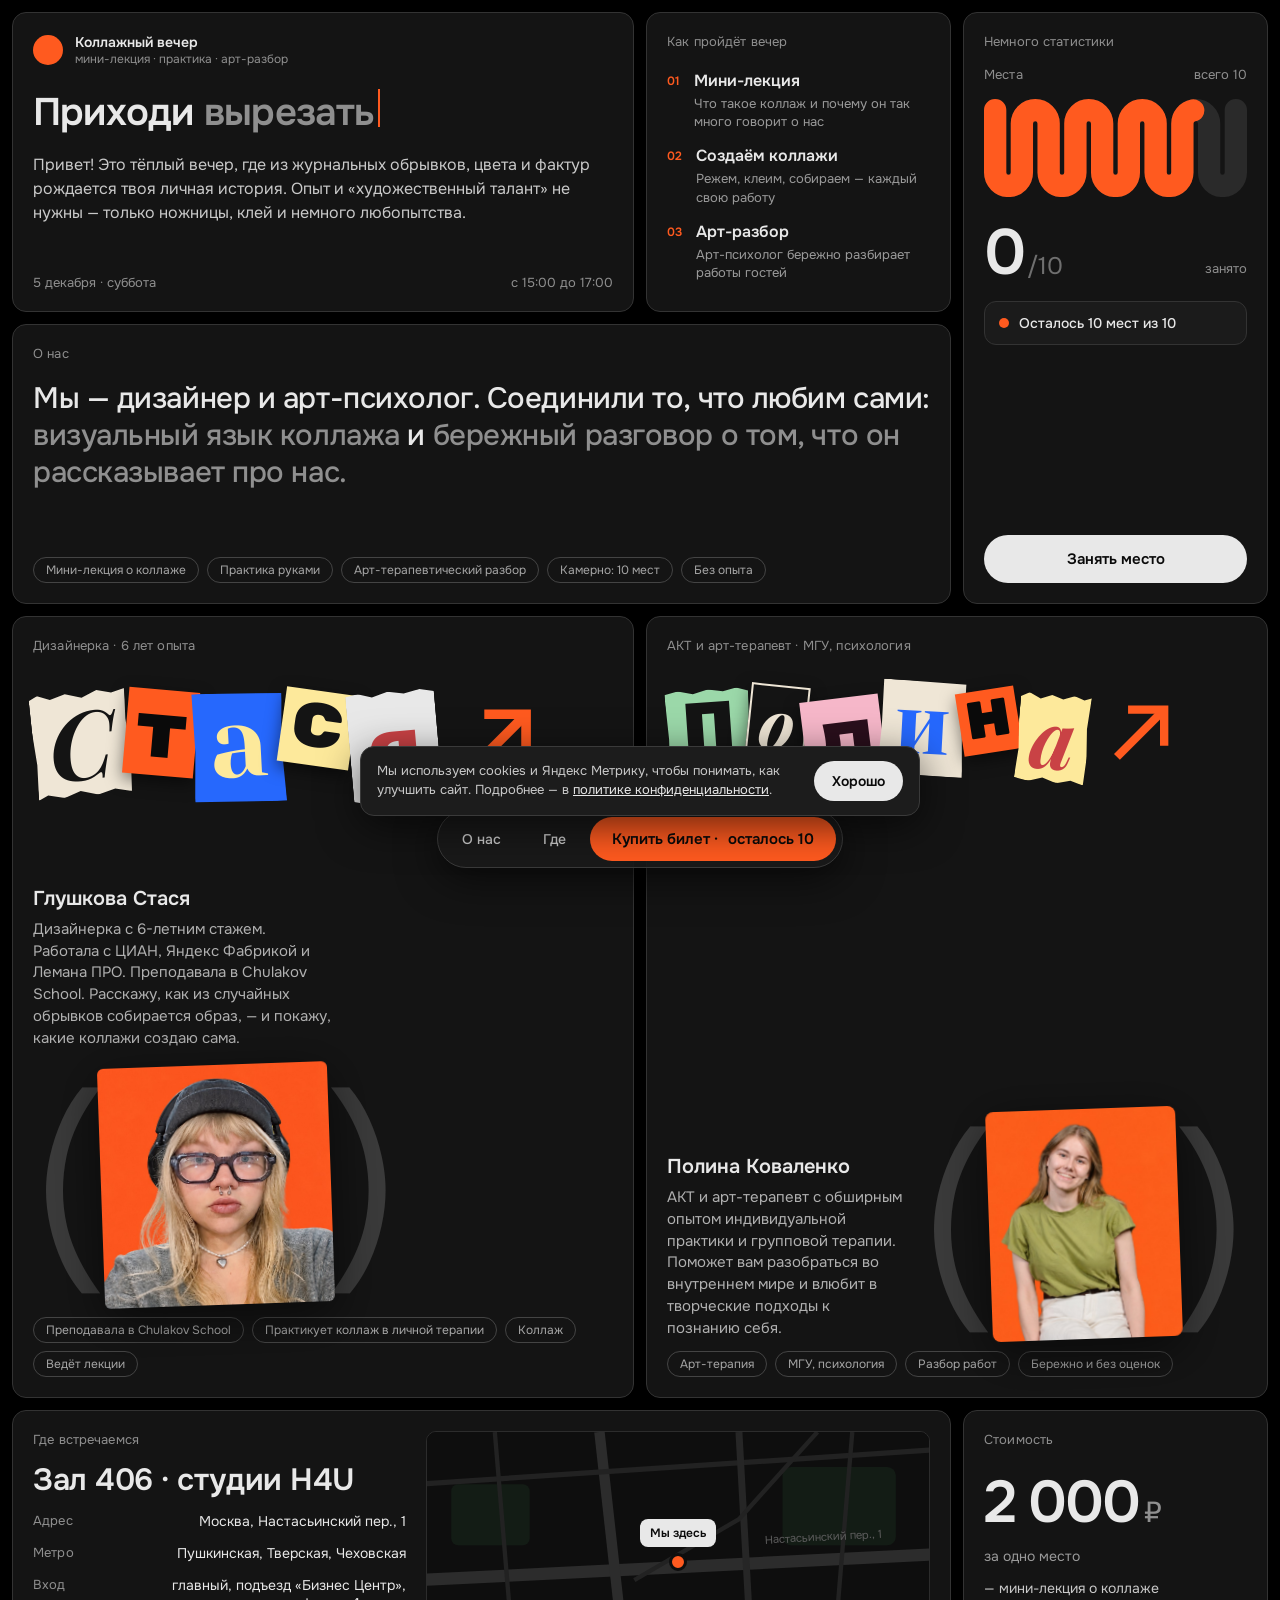
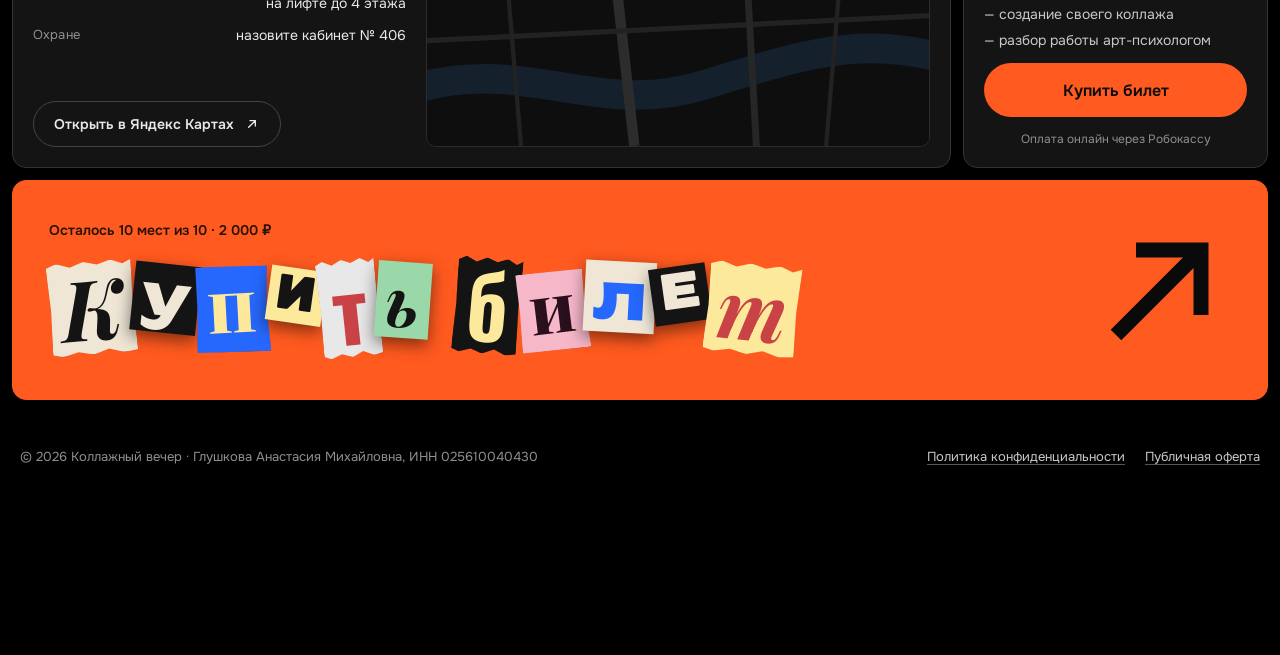
==== commit 701c094c: "Убраны разделительные линии и номера 01/02 у ведущих Co-Authored-By: Claude Opus 5.5 <noreply@anthro" ====
--- a/index.html
+++ b/index.html
@@ -94,7 +94,7 @@
 
 <!-- СТАСЯ -->
 <section id="stasya" class="card s2" style="display:flex;flex-direction:column;gap:12px;min-height:560px">
-<div style="display:flex;justify-content:space-between"><span class="lbl">Дизайнерка · 6 лет опыта</span><span class="lbl">01</span></div>
+<div style="display:flex;justify-content:space-between"><span class="lbl">Дизайнерка · 6 лет опыта</span></div>
 <h2 class="wordmark" style="font-size:clamp(64px,7.4vw,124px);font-weight:400">
 <span class="sr-only">Стася</span>
 <span aria-hidden="true" class="cut" style="font-family:'Playfair Display',serif;font-style:italic;font-weight:700;background:#efe6d6;color:#141414;padding:.02em .16em .08em;transform:rotate(-6deg) translateY(.04em);clip-path:polygon(0 4%,9% 0,22% 5%,38% 1%,55% 6%,71% 0,86% 4%,100% 1%,98% 30%,100% 62%,97% 100%,80% 96%,62% 100%,44% 95%,27% 100%,10% 96%,0 100%,2% 66%,0 34%)">С</span><span aria-hidden="true" class="cut" style="font-family:Unbounded,sans-serif;font-weight:800;background:var(--accent);color:#0a0a0a;padding:.06em .14em .1em;font-size:.78em;margin-left:-.06em;transform:rotate(5deg) translateY(-.1em)">т</span><span aria-hidden="true" class="cut" style="font-family:'Yeseva One',serif;background:#2668fd;color:#fde99b;padding:.02em .16em .1em;font-size:1.05em;margin-left:-.04em;transform:rotate(-3deg) translateY(.08em);clip-path:polygon(2% 0,100% 3%,97% 48%,100% 100%,0 97%,3% 52%)">а</span><span aria-hidden="true" class="cut" style="font-family:'Rubik Mono One',sans-serif;background:#fde99b;color:#141414;padding:.1em .14em;font-size:.66em;margin-left:-.05em;transform:rotate(8deg) translateY(-.18em)">с</span><span aria-hidden="true" class="cut" style="font-family:Oswald,sans-serif;font-weight:700;background:#e8e8e8;color:#c94245;padding:0 .16em .04em;font-size:1.12em;margin-left:-.03em;transform:rotate(-5deg) translateY(.06em);clip-path:polygon(0 2%,14% 0,30% 4%,48% 0,66% 3%,84% 0,100% 3%,100% 97%,84% 100%,66% 96%,48% 100%,30% 97%,14% 100%,0 97%)">я</span>
@@ -120,7 +120,7 @@
 
 <!-- ПОЛИНА -->
 <section id="polina" class="card s2" style="display:flex;flex-direction:column;gap:12px;min-height:560px">
-<div style="display:flex;justify-content:space-between"><span class="lbl">АКТ и арт-терапевт · МГУ, психология</span><span class="lbl">02</span></div>
+<div style="display:flex;justify-content:space-between"><span class="lbl">АКТ и арт-терапевт · МГУ, психология</span></div>
 <h2 class="wordmark" style="font-size:clamp(56px,6.4vw,108px);font-weight:400">
 <span class="sr-only">Полина</span>
 <span aria-hidden="true" class="cut" style="font-family:Oswald,sans-serif;font-weight:700;background:#9bd8a9;color:#141414;padding:0 .16em .04em;font-size:1.1em;transform:rotate(-4deg) translateY(.05em);clip-path:polygon(0 3%,16% 0,34% 4%,52% 0,70% 3%,86% 0,100% 4%,98% 50%,100% 97%,82% 100%,64% 96%,46% 100%,28% 97%,10% 100%,0 96%,2% 50%)">П</span><span aria-hidden="true" class="cut" style="font-family:'Playfair Display',serif;font-style:italic;font-weight:700;background:#141414;color:#efe6d6;border:2px solid #efe6d6;padding:.02em .14em .08em;font-size:.82em;margin-left:-.05em;transform:rotate(6deg) translateY(-.12em)">о</span><span aria-hidden="true" class="cut" style="font-family:Unbounded,sans-serif;font-weight:800;background:#f6b7c9;color:#2a0f1c;padding:.06em .14em .1em;font-size:.86em;margin-left:-.04em;transform:rotate(-7deg) translateY(.1em)">л</span><span aria-hidden="true" class="cut" style="font-family:'Yeseva One',serif;background:#efe6d6;color:#2668fd;padding:.02em .16em .1em;font-size:1.04em;margin-left:-.04em;transform:rotate(3deg) translateY(-.04em);clip-path:polygon(3% 0,100% 2%,97% 50%,100% 100%,0 98%,3% 50%)">и</span><span aria-hidden="true" class="cut" style="font-family:'Rubik Mono One',sans-serif;background:var(--accent);color:#0a0a0a;padding:.1em .14em;font-size:.64em;margin-left:-.05em;transform:rotate(-9deg) translateY(-.2em)">н</span><span aria-hidden="true" class="cut" style="font-family:'Playfair Display',serif;font-style:italic;font-weight:700;background:#fde99b;color:#c94245;padding:.02em .16em .08em;font-size:.98em;margin-left:-.03em;transform:rotate(5deg) translateY(.08em);clip-path:polygon(0 5%,12% 0,28% 6%,44% 1%,60% 5%,76% 0,90% 4%,100% 1%,97% 36%,100% 70%,98% 100%,80% 96%,60% 100%,40% 95%,20% 100%,0 97%,3% 64%,0 30%)">а</span>
--- a/css/styles.css
+++ b/css/styles.css
@@ -14,7 +14,7 @@
 .card:hover{border-color:#4a4a4a}
 .lbl{font-size:13px;color:var(--muted);letter-spacing:.01em}
 .chip{display:inline-flex;align-items:center;height:26px;padding:0 12px;border:1px solid #444;border-radius:999px;font-size:12px;color:#a6a6a6;white-space:nowrap}
-.rule{height:1px;background:var(--line);border:0;margin:0}
+.rule{display:none}
 .accent-text{color:var(--accent)}
 
 /* вырезанные буквы */
@@ -61,7 +61,7 @@
 .thumbs{display:grid;grid-template-columns:repeat(2,minmax(0,1fr));gap:10px}
 .facts{display:flex;flex-direction:column;border:1px solid #2c2c2c;border-radius:12px;background:#101010}
 .facts > div{display:flex;gap:12px;padding:14px;font-size:14px}
-.facts > div + div{border-top:1px solid #2c2c2c}
+.facts > div + div{border-top:0}
 .facts .k{width:110px;flex:none;color:var(--muted)}
 .steps{display:flex;flex-direction:column;gap:8px;font-size:14px;line-height:1.45;color:#c9c9c9}
 .steps > div{display:flex;gap:12px}
@@ -115,7 +115,7 @@
 .quickbar .btn{white-space:nowrap}
 @media (max-width:480px){.quickbar a.btn{display:none}.quickbar > div{padding:5px}}
 
-.site-footer{max-width:1400px;margin:28px auto 0;padding:20px 8px;border-top:1px solid #262626;display:flex;flex-wrap:wrap;justify-content:space-between;gap:12px 24px;font-size:13px;color:var(--muted)}
+.site-footer{max-width:1400px;margin:28px auto 0;padding:20px 8px;display:flex;flex-wrap:wrap;justify-content:space-between;gap:12px 24px;font-size:13px;color:var(--muted)}
 .site-footer nav{display:flex;flex-wrap:wrap;gap:8px 20px}
 .site-footer a{color:#c9c9c9;text-decoration:underline;text-underline-offset:3px;text-decoration-color:#555}
 .site-footer a:hover{color:#fff}
